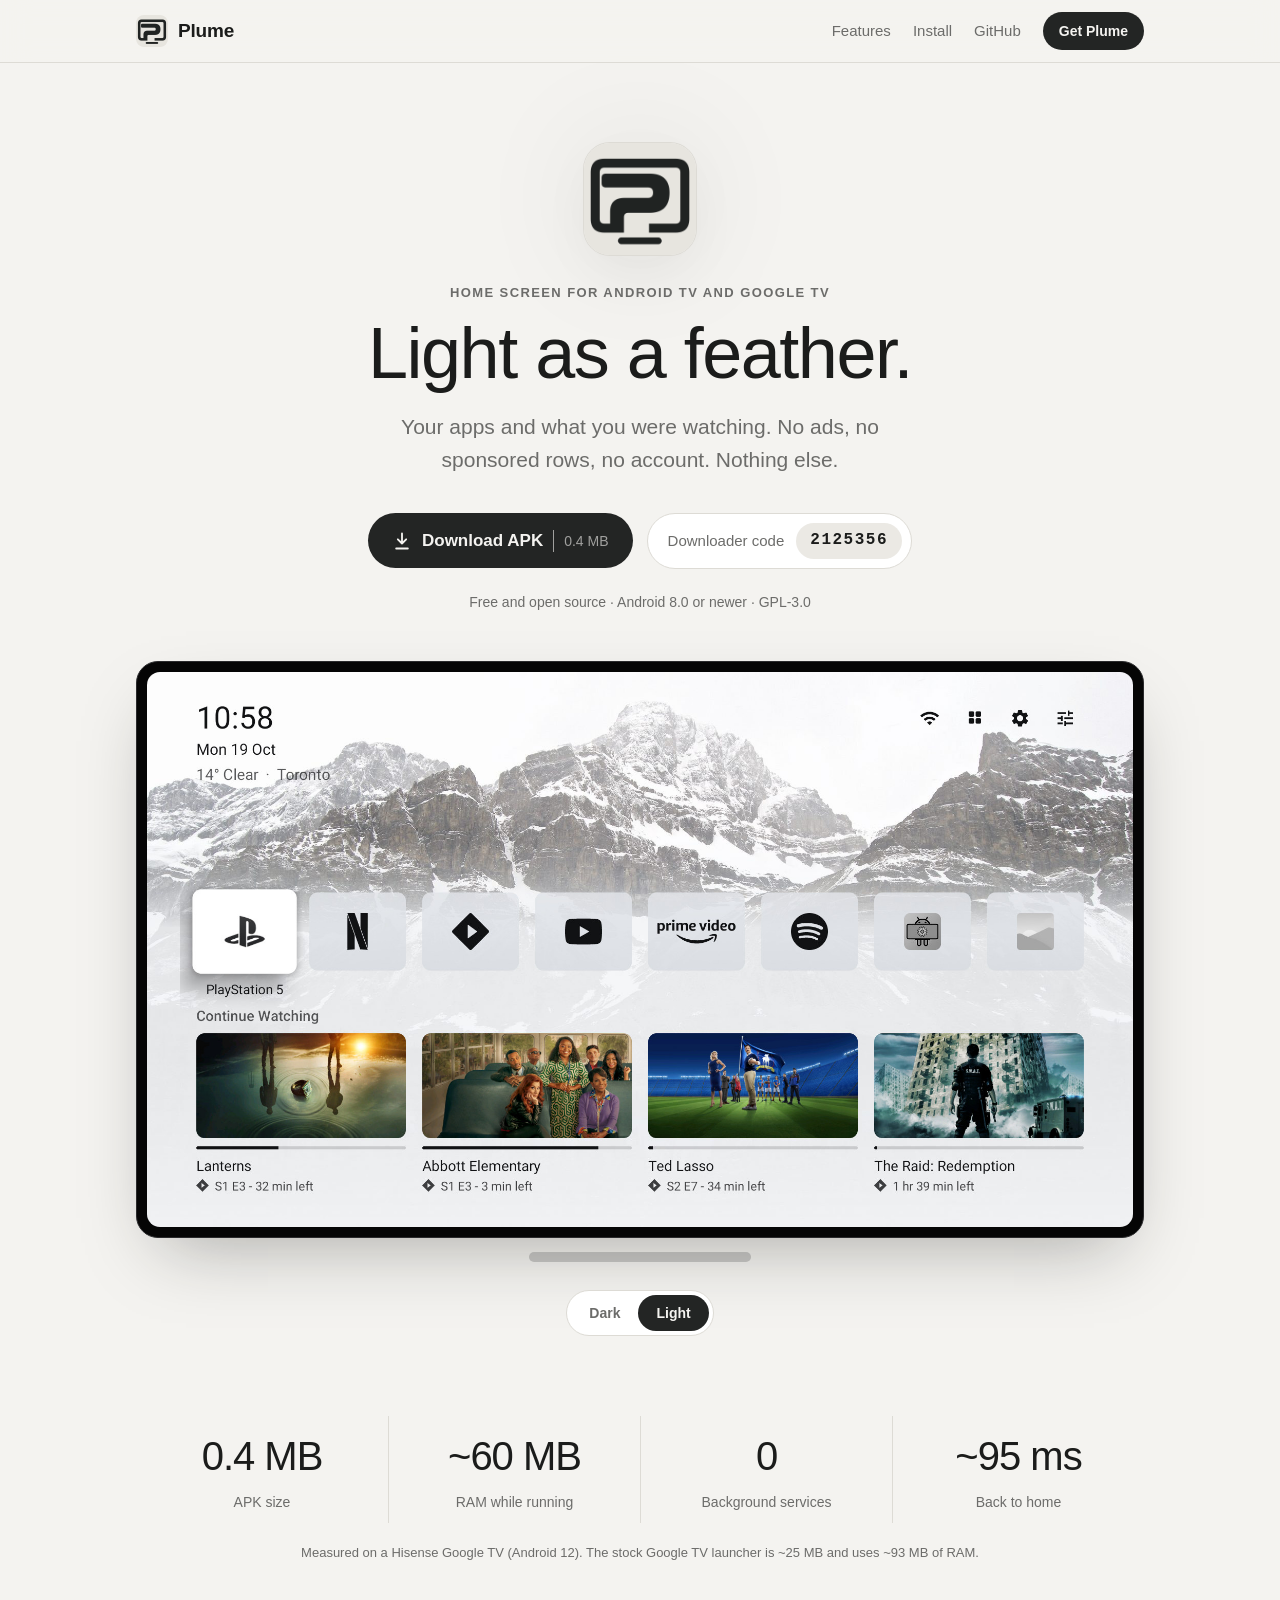
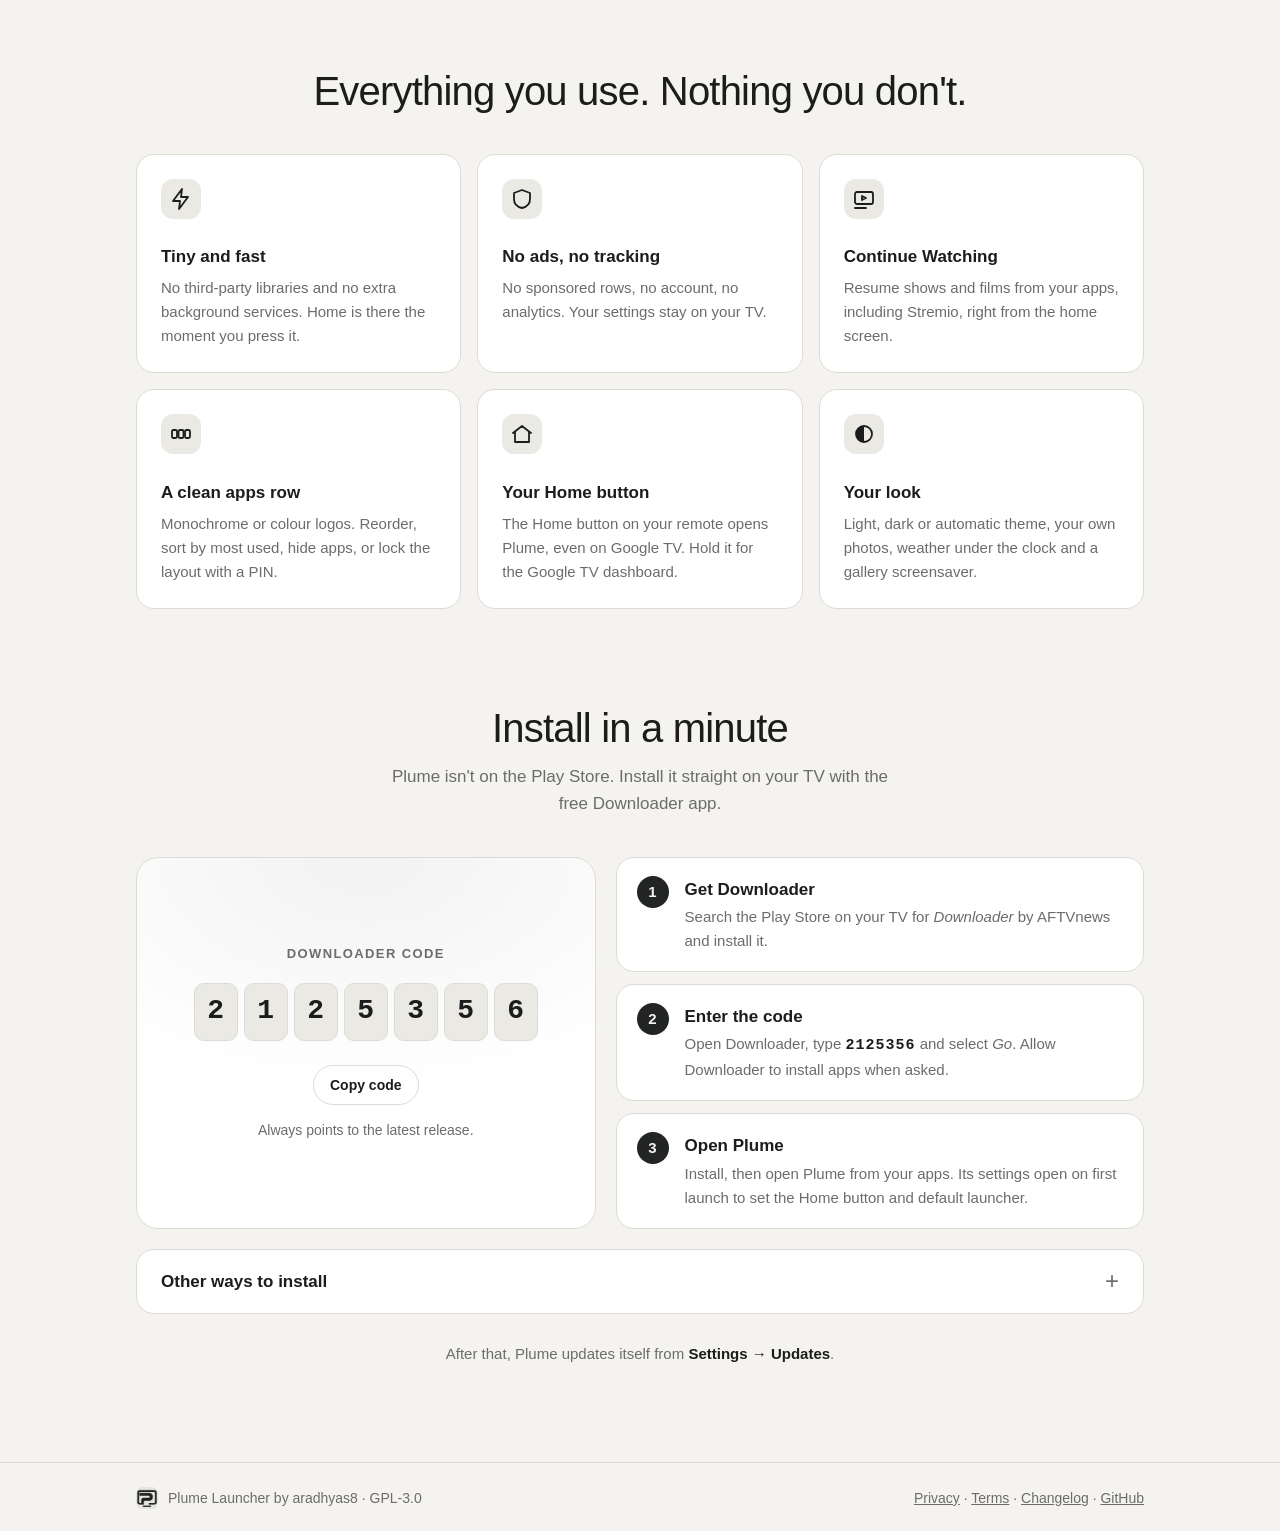
==== docs/index.html @ de3f92b4 "Redesign the website with the new icon and Downloader code - Use the current Plume icon (plume-icon." ====
<!doctype html>
<html lang="en">
<head>
<meta charset="utf-8">
<meta name="viewport" content="width=device-width, initial-scale=1">
<title>Plume Launcher</title>
<meta name="description" content="A minimal, ad-free home screen for Android TV and Google TV. Install it with Downloader code 2125356.">
<meta name="theme-color" content="#0b0b0c" media="(prefers-color-scheme: dark)">
<meta name="theme-color" content="#f4f3f0" media="(prefers-color-scheme: light)">
<link rel="icon" href="plume-icon.png">
<link rel="apple-touch-icon" href="plume-icon.png">
<link rel="stylesheet" href="style.css">
</head>
<body>
<header><div class="wrap">
  <a class="brand" href="./"><img src="plume-icon.png" alt="">Plume</a>
  <nav><a class="wide" href="#features">Features</a><a class="wide" href="#install">Install</a><a href="https://github.com/aradhyas8/Plume_Launcher">GitHub</a><a class="btn small" href="#install">Get Plume</a></nav>
</div></header>

<main>
  <section class="hero wrap">
    <img class="logo" src="plume-icon.png" alt="Plume logo" width="112" height="112">
    <p class="eyebrow">Home screen for Android TV and Google TV</p>
    <h1>Light as a feather.</h1>
    <p class="lede">Your apps and what you were watching. No ads, no sponsored rows, no account. Nothing else.</p>
    <div class="cta">
      <a class="btn" id="download" href="https://github.com/aradhyas8/Plume_Launcher/releases/latest">
        <svg aria-hidden="true" viewBox="0 0 24 24"><path d="M12 3v12m0 0-5-5m5 5 5-5M5 21h14"/></svg>
        <span>Download APK</span><span class="btn-meta" id="download-meta">0.4 MB</span>
      </a>
      <a class="code-chip" href="#install" aria-label="Downloader code 2125356, see install steps">
        <span>Downloader code</span><strong>2125356</strong>
      </a>
    </div>
    <p class="fine">Free and open source · Android 8.0 or newer · GPL-3.0</p>
  </section>

  <section class="showcase wrap" aria-label="Screenshots">
    <div class="tv">
      <img id="shot" src="home-dark.jpg" alt="Plume home screen, dark theme" width="1920" height="1080">
    </div>
    <div class="tv-stand" aria-hidden="true"></div>
    <div class="toggle" role="group" aria-label="Screenshot theme">
      <button type="button" data-shot="dark" aria-pressed="true">Dark</button>
      <button type="button" data-shot="light" aria-pressed="false">Light</button>
    </div>
  </section>

  <section class="stats wrap" aria-label="Measured on a Hisense Google TV">
    <div><strong>0.4 MB</strong><span>APK size</span></div>
    <div><strong>~60 MB</strong><span>RAM while running</span></div>
    <div><strong>0</strong><span>Background services</span></div>
    <div><strong>~95 ms</strong><span>Back to home</span></div>
    <p>Measured on a Hisense Google TV (Android 12). The stock Google TV launcher is ~25 MB and uses ~93 MB of RAM.</p>
  </section>

  <section class="features wrap" id="features">
    <h2>Everything you use. Nothing you don't.</h2>
    <div class="tiles">
      <div class="tile">
        <svg aria-hidden="true" viewBox="0 0 24 24"><path d="M13 2 4 14h7l-1 8 9-12h-7z"/></svg>
        <h3>Tiny and fast</h3><p>No third-party libraries and no extra background services. Home is there the moment you press it.</p>
      </div>
      <div class="tile">
        <svg aria-hidden="true" viewBox="0 0 24 24"><path d="M12 3 4 6v6c0 5 3.5 8 8 9 4.5-1 8-4 8-9V6z"/></svg>
        <h3>No ads, no tracking</h3><p>No sponsored rows, no account, no analytics. Your settings stay on your TV.</p>
      </div>
      <div class="tile">
        <svg aria-hidden="true" viewBox="0 0 24 24"><rect x="3" y="5" width="18" height="12" rx="2"/><path d="M10 9l4 2-4 2zM3 21h11"/></svg>
        <h3>Continue Watching</h3><p>Resume shows and films from your apps, including Stremio, right from the home screen.</p>
      </div>
      <div class="tile">
        <svg aria-hidden="true" viewBox="0 0 24 24"><rect x="3" y="8" width="5" height="8" rx="1.5"/><rect x="9.5" y="8" width="5" height="8" rx="1.5"/><rect x="16" y="8" width="5" height="8" rx="1.5"/></svg>
        <h3>A clean apps row</h3><p>Monochrome or colour logos. Reorder, sort by most used, hide apps, or lock the layout with a PIN.</p>
      </div>
      <div class="tile">
        <svg aria-hidden="true" viewBox="0 0 24 24"><path d="M3 11 12 4l9 7M5 10v10h14V10"/></svg>
        <h3>Your Home button</h3><p>The Home button on your remote opens Plume, even on Google TV. Hold it for the Google TV dashboard.</p>
      </div>
      <div class="tile">
        <svg aria-hidden="true" viewBox="0 0 24 24"><circle cx="12" cy="12" r="8"/><path d="M12 4a8 8 0 0 0 0 16z" class="fill"/></svg>
        <h3>Your look</h3><p>Light, dark or automatic theme, your own photos, weather under the clock and a gallery screensaver.</p>
      </div>
    </div>
  </section>

  <section class="install wrap" id="install">
    <h2>Install in a minute</h2>
    <p class="sub">Plume isn't on the Play Store. Install it straight on your TV with the free Downloader app.</p>

    <div class="install-grid">
      <div class="panel code-panel">
        <p class="label">Downloader code</p>
        <div class="digits" aria-label="2 1 2 5 3 5 6"><span>2</span><span>1</span><span>2</span><span>5</span><span>3</span><span>5</span><span>6</span></div>
        <button type="button" class="btn ghost small" data-copy="2125356">Copy code</button>
        <p class="hint">Always points to the latest release.</p>
      </div>

      <ol class="steps">
        <li><strong>Get Downloader</strong><span>Search the Play Store on your TV for <em>Downloader</em> by AFTVnews and install it.</span></li>
        <li><strong>Enter the code</strong><span>Open Downloader, type <b>2125356</b> and select <em>Go</em>. Allow Downloader to install apps when asked.</span></li>
        <li><strong>Open Plume</strong><span>Install, then open Plume from your apps. Its settings open on first launch to set the Home button and default launcher.</span></li>
      </ol>
    </div>

    <details class="more">
      <summary>Other ways to install</summary>
      <div class="more-body">
        <p><strong>USB drive.</strong> <a href="https://github.com/aradhyas8/Plume_Launcher/releases/latest">Download the APK</a>, copy it to a USB drive and open it with a file manager on the TV.</p>
        <p><strong>adb.</strong> From a computer on the same network:</p>
        <div class="cmd"><code>adb install Plume-1.5.apk</code><button type="button" class="copy-icon" data-copy="adb install Plume-1.5.apk" aria-label="Copy command"><svg aria-hidden="true" viewBox="0 0 24 24"><rect x="8" y="8" width="12" height="12" rx="2"/><path d="M16 8V5a1 1 0 0 0-1-1H5a1 1 0 0 0-1 1v10a1 1 0 0 0 1 1h3"/></svg></button></div>
        <p><strong>Android 13 and newer.</strong> Android greys out the Home button switch for apps installed outside the Play Store. The <a href="https://github.com/aradhyas8/Plume_Launcher#home-button-on-android-13-and-newer">README explains the one-time fix</a>.</p>
      </div>
    </details>

    <p class="after">After that, Plume updates itself from <b>Settings → Updates</b>.</p>
  </section>
</main>

<footer><div class="wrap">
  <span class="foot-brand"><img src="plume-icon.png" alt="">Plume Launcher by aradhyas8 · GPL-3.0</span>
  <span><a href="privacy.html">Privacy</a> · <a href="terms.html">Terms</a> · <a href="https://github.com/aradhyas8/Plume_Launcher/blob/main/CHANGELOG.md">Changelog</a> · <a href="https://github.com/aradhyas8/Plume_Launcher">GitHub</a></span>
</div></footer>

<div class="toast" id="toast" role="status" aria-live="polite"></div>

<script>
(function () {
  // Screenshot theme toggle, defaulting to the visitor's own theme.
  var shot = document.getElementById('shot');
  var buttons = document.querySelectorAll('[data-shot]');
  function show(theme) {
    shot.src = 'home-' + theme + '.jpg';
    shot.alt = 'Plume home screen, ' + theme + ' theme';
    buttons.forEach(function (b) { b.setAttribute('aria-pressed', String(b.dataset.shot === theme)); });
  }
  buttons.forEach(function (b) { b.addEventListener('click', function () { show(b.dataset.shot); }); });
  if (window.matchMedia && matchMedia('(prefers-color-scheme: light)').matches) show('light');

  // Copy buttons.
  var toast = document.getElementById('toast'), timer;
  function say(text) {
    toast.textContent = text;
    toast.classList.add('on');
    clearTimeout(timer);
    timer = setTimeout(function () { toast.classList.remove('on'); }, 1800);
  }
  document.querySelectorAll('[data-copy]').forEach(function (b) {
    b.addEventListener('click', function () {
      if (!navigator.clipboard) return say(b.dataset.copy);
      navigator.clipboard.writeText(b.dataset.copy).then(function () { say('Copied ' + b.dataset.copy); }, function () { say(b.dataset.copy); });
    });
  });

  // Point the download button straight at the latest APK when GitHub answers.
  fetch('https://api.github.com/repos/aradhyas8/Plume_Launcher/releases/latest')
    .then(function (r) { return r.ok ? r.json() : Promise.reject(); })
    .then(function (rel) {
      var apk = (rel.assets || []).filter(function (a) { return /\.apk$/i.test(a.name); })[0];
      if (!apk) return;
      document.getElementById('download').href = apk.browser_download_url;
      document.getElementById('download-meta').textContent =
        'v' + rel.tag_name.replace(/^v/i, '') + ' · ' + (apk.size / 1048576).toFixed(1) + ' MB';
      var name = apk.name;
      document.querySelectorAll('.cmd code').forEach(function (c) { c.textContent = 'adb install ' + name; });
      document.querySelectorAll('.cmd [data-copy]').forEach(function (b) { b.dataset.copy = 'adb install ' + name; });
    })
    .catch(function () {});
})();
</script>
</body>
</html>
---- docs/style.css ----
:root {
  --bg: #0b0b0c;
  --bg-2: #121214;
  --fg: #f2f1ee;
  --text: #d6d5d2;
  --muted: #9a9997;
  --line: #222225;
  --card: #141416;
  --accent: #e6e4df;
  --on-accent: #232524;
  --glow: rgba(230, 228, 223, 0.08);
  --shadow: 0 30px 80px -20px rgba(0, 0, 0, 0.8);
}
@media (prefers-color-scheme: light) {
  :root {
    --bg: #f4f3f0;
    --bg-2: #ebe9e4;
    --fg: #1b1c1b;
    --text: #3a3b3a;
    --muted: #6c6c6a;
    --line: #dddbd5;
    --card: #ffffff;
    --accent: #232524;
    --on-accent: #f4f3f0;
    --glow: rgba(35, 37, 36, 0.06);
    --shadow: 0 30px 70px -25px rgba(30, 30, 25, 0.35);
  }
}
* { box-sizing: border-box; }
html { color-scheme: dark light; scroll-behavior: smooth; }
body {
  margin: 0;
  background: var(--bg);
  color: var(--fg);
  font: 17px/1.6 -apple-system, BlinkMacSystemFont, "Segoe UI", Roboto, Helvetica, Arial, sans-serif;
  -webkit-font-smoothing: antialiased;
}
a { color: var(--fg); }
img { max-width: 100%; height: auto; display: block; }
svg { width: 24px; height: 24px; fill: none; stroke: currentColor; stroke-width: 1.8; stroke-linecap: round; stroke-linejoin: round; }
svg .fill { fill: currentColor; stroke: none; }
.wrap { max-width: 1040px; margin: 0 auto; padding: 0 16px; }
:focus-visible { outline: 2px solid var(--fg); outline-offset: 3px; border-radius: 8px; }
section[id] { scroll-margin-top: 80px; }

/* Header */
header { position: sticky; top: 0; z-index: 10; background: color-mix(in srgb, var(--bg) 82%, transparent); backdrop-filter: saturate(1.4) blur(14px); -webkit-backdrop-filter: saturate(1.4) blur(14px); border-bottom: 1px solid var(--line); }
header .wrap { display: flex; flex-wrap: wrap; align-items: center; justify-content: space-between; gap: 12px 16px; padding-top: 12px; padding-bottom: 12px; }
.brand { display: flex; align-items: center; gap: 10px; text-decoration: none; font-weight: 600; font-size: 19px; letter-spacing: -0.2px; }
.brand img { width: 32px; height: 32px; border-radius: 8px; }
nav { display: flex; flex-wrap: wrap; align-items: center; gap: 22px; }
nav a { color: var(--muted); text-decoration: none; font-size: 15px; }
nav a:hover, nav a[aria-current] { color: var(--fg); }
nav a.btn { color: var(--on-accent); }

/* Buttons */
.btn { display: inline-flex; align-items: center; gap: 10px; padding: 14px 24px; border-radius: 999px; background: var(--accent); color: var(--on-accent); text-decoration: none; font: inherit; font-weight: 600; border: 0; cursor: pointer; transition: transform .15s ease, box-shadow .15s ease; }
.btn:hover { transform: translateY(-1px); box-shadow: 0 8px 24px -8px var(--accent); }
.btn svg { width: 20px; height: 20px; stroke-width: 2.2; }
.btn.small { padding: 8px 16px; font-size: 14px; }
.btn.ghost { background: none; color: var(--fg); border: 1px solid var(--line); }
.btn.ghost:hover { border-color: var(--muted); box-shadow: none; }
.btn-meta { font-weight: 500; opacity: .6; font-size: 14px; padding-left: 10px; border-left: 1px solid currentColor; }

/* Hero */
.hero { text-align: center; padding: 80px 16px 48px; }
.hero .logo { width: 112px; height: 112px; border-radius: 26px; margin: 0 auto 28px; box-shadow: 0 0 0 1px var(--line), 0 20px 60px -10px var(--glow), 0 0 120px 10px var(--glow); }
.eyebrow { margin: 0 0 12px; color: var(--muted); font-size: 13px; font-weight: 600; letter-spacing: 1.4px; text-transform: uppercase; }
.hero h1 { font-size: clamp(40px, 7vw, 72px); line-height: 1.05; font-weight: 300; margin: 0; letter-spacing: -1.5px; }
.lede { color: var(--muted); font-size: clamp(18px, 2.2vw, 21px); margin: 18px auto 36px; max-width: 560px; }
.cta { display: flex; flex-wrap: wrap; align-items: center; justify-content: center; gap: 14px; }
.code-chip { display: inline-flex; align-items: center; gap: 12px; padding: 9px 9px 9px 20px; border-radius: 999px; border: 1px solid var(--line); background: var(--card); color: var(--muted); text-decoration: none; font-size: 15px; }
.code-chip strong { color: var(--fg); background: var(--bg-2); padding: 5px 14px; border-radius: 999px; font-family: ui-monospace, "SF Mono", Menlo, Consolas, monospace; font-size: 16px; letter-spacing: 1.5px; }
.code-chip:hover { border-color: var(--muted); }
.fine { margin: 22px 0 0; color: var(--muted); font-size: 14px; }

/* Showcase */
.showcase { display: flex; flex-direction: column; align-items: center; padding-bottom: 24px; }
.tv { width: 100%; padding: 10px; border-radius: 22px; background: #050505; border: 1px solid #2a2a2c; box-shadow: var(--shadow); }
.tv img { border-radius: 13px; aspect-ratio: 16 / 9; width: 100%; object-fit: cover; }
.tv-stand { width: 22%; height: 10px; margin-top: 14px; border-radius: 999px; background: color-mix(in srgb, var(--muted) 35%, transparent); }
.toggle { display: inline-flex; margin-top: 28px; padding: 4px; border-radius: 999px; background: var(--card); border: 1px solid var(--line); }
.toggle button { font: inherit; font-size: 14px; font-weight: 600; padding: 7px 18px; border-radius: 999px; border: 0; background: none; color: var(--muted); cursor: pointer; }
.toggle button[aria-pressed="true"] { background: var(--accent); color: var(--on-accent); }

/* Stats */
.stats { display: grid; grid-template-columns: repeat(4, 1fr); gap: 0; padding-top: 56px; padding-bottom: 32px; text-align: center; }
.stats div { padding: 8px 12px; border-left: 1px solid var(--line); }
.stats div:first-child { border-left: 0; }
.stats strong { display: block; font-size: clamp(28px, 4vw, 40px); font-weight: 300; letter-spacing: -1px; }
.stats span { color: var(--muted); font-size: 14px; }
.stats p { grid-column: 1 / -1; margin: 20px 0 0; color: var(--muted); font-size: 13px; }

/* Sections */
section h2 { font-size: clamp(28px, 4vw, 40px); font-weight: 300; letter-spacing: -0.8px; text-align: center; margin: 0 0 12px; line-height: 1.15; }
.features, .install { padding-top: 72px; padding-bottom: 24px; }
.sub { text-align: center; color: var(--muted); margin: 0 auto 40px; max-width: 520px; }

/* Feature tiles */
.tiles { display: grid; grid-template-columns: repeat(3, 1fr); gap: 16px; margin-top: 40px; }
.tile { background: var(--card); border: 1px solid var(--line); border-radius: 18px; padding: 24px; transition: transform .2s ease, border-color .2s ease; }
.tile:hover { transform: translateY(-3px); border-color: var(--muted); }
.tile svg { width: 40px; height: 40px; padding: 8px; border-radius: 12px; background: var(--bg-2); margin-bottom: 16px; }
.tile h3 { margin: 0 0 6px; font-size: 17px; font-weight: 600; }
.tile p { margin: 0; color: var(--muted); font-size: 15px; }

/* Install */
.install-grid { display: grid; grid-template-columns: 1fr 1.15fr; gap: 20px; align-items: stretch; }
.panel { background: var(--card); border: 1px solid var(--line); border-radius: 22px; padding: 32px 24px; }
.code-panel { display: flex; flex-direction: column; align-items: center; justify-content: center; text-align: center; background: radial-gradient(120% 90% at 50% 0%, var(--glow), transparent 70%), var(--card); }
.label { margin: 0 0 18px; color: var(--muted); font-size: 13px; font-weight: 600; letter-spacing: 1.4px; text-transform: uppercase; }
.digits { display: flex; gap: 6px; margin-bottom: 24px; }
.digits span { display: grid; place-items: center; width: 44px; height: 58px; border-radius: 10px; background: var(--bg-2); border: 1px solid var(--line); font-family: ui-monospace, "SF Mono", Menlo, Consolas, monospace; font-size: 28px; font-weight: 600; }
.hint { margin: 14px 0 0; color: var(--muted); font-size: 14px; }
.steps { list-style: none; counter-reset: step; margin: 0; padding: 0; display: grid; gap: 12px; }
.steps li { counter-increment: step; position: relative; display: flex; flex-direction: column; gap: 2px; padding: 18px 20px 18px 68px; background: var(--card); border: 1px solid var(--line); border-radius: 18px; }
.steps li::before { content: counter(step); position: absolute; left: 20px; top: 18px; width: 32px; height: 32px; border-radius: 50%; display: grid; place-items: center; background: var(--accent); color: var(--on-accent); font-weight: 700; font-size: 15px; }
.steps strong { font-weight: 600; }
.steps span { color: var(--muted); font-size: 15px; }
.steps b { color: var(--fg); font-family: ui-monospace, "SF Mono", Menlo, Consolas, monospace; letter-spacing: 1px; }

.more { margin-top: 20px; border: 1px solid var(--line); border-radius: 18px; background: var(--card); }
.more summary { cursor: pointer; padding: 18px 24px; font-weight: 600; list-style: none; display: flex; justify-content: space-between; align-items: center; }
.more summary::-webkit-details-marker { display: none; }
.more summary::after { content: "+"; font-weight: 300; font-size: 24px; line-height: 1; color: var(--muted); transition: transform .2s ease; }
.more[open] summary::after { transform: rotate(45deg); }
.more-body { padding: 0 24px 12px; color: var(--muted); font-size: 15px; }
.more-body strong { color: var(--fg); }
.cmd { display: flex; align-items: center; justify-content: space-between; gap: 12px; background: var(--bg-2); border: 1px solid var(--line); border-radius: 12px; padding: 8px 8px 8px 16px; }
.cmd code { font-family: ui-monospace, "SF Mono", Menlo, Consolas, monospace; font-size: 14px; color: var(--fg); overflow-x: auto; white-space: nowrap; }
.copy-icon { flex: none; display: grid; place-items: center; width: 34px; height: 34px; border-radius: 8px; border: 0; background: none; color: var(--muted); cursor: pointer; }
.copy-icon:hover { color: var(--fg); background: var(--card); }
.copy-icon svg { width: 18px; height: 18px; }
.after { text-align: center; color: var(--muted); font-size: 15px; margin: 28px 0 72px; }
.after b { color: var(--fg); font-weight: 600; }

.toast { position: fixed; left: 50%; bottom: 24px; transform: translate(-50%, 20px); opacity: 0; pointer-events: none; padding: 10px 18px; border-radius: 999px; background: var(--accent); color: var(--on-accent); font-size: 14px; font-weight: 600; transition: opacity .2s ease, transform .2s ease; }
.toast.on { opacity: 1; transform: translate(-50%, 0); }

/* Privacy and terms */
.doc { max-width: 720px; padding-top: 48px; padding-bottom: 72px; }
.doc h1 { font-weight: 300; font-size: 40px; margin: 0 0 4px; letter-spacing: -0.8px; }
.doc .date { color: var(--muted); margin: 0 0 32px; }
.doc h2 { font-size: 20px; margin: 36px 0 8px; }
.doc p, .doc li { color: var(--text); }
.doc table { width: 100%; border-collapse: collapse; font-size: 15px; margin: 12px 0; }
.doc th, .doc td { text-align: left; padding: 8px; border-bottom: 1px solid var(--line); vertical-align: top; }
.doc th { color: var(--muted); font-weight: 500; }
.doc code { background: var(--card); padding: 1px 6px; border-radius: 4px; font-size: 14px; }
.table-scroll { overflow-x: auto; }

/* Footer */
footer { border-top: 1px solid var(--line); color: var(--muted); font-size: 14px; }
footer .wrap { display: flex; justify-content: space-between; align-items: center; gap: 16px; flex-wrap: wrap; padding-top: 24px; padding-bottom: 24px; }
footer a { color: var(--muted); }
footer a:hover { color: var(--fg); }
.foot-brand { display: flex; align-items: center; gap: 10px; }
.foot-brand img { width: 22px; height: 22px; border-radius: 6px; }

@media (prefers-reduced-motion: reduce) {
  html { scroll-behavior: auto; }
  * { transition: none !important; }
}

@media (max-width: 820px) {
  .tiles { grid-template-columns: 1fr 1fr; }
  .install-grid { grid-template-columns: 1fr; }
}
@media (max-width: 600px) {
  nav { gap: 16px; }
  nav .wide { display: none; }
  .hero { padding-top: 56px; }
  .cta { flex-direction: column; }
  .tv { padding: 6px; border-radius: 14px; }
  .tv img { border-radius: 9px; }
  .stats { grid-template-columns: 1fr 1fr; row-gap: 20px; }
  .stats div:nth-child(3) { border-left: 0; }
  .tiles { grid-template-columns: 1fr; }
  .digits { gap: 4px; }
  .digits span { width: 36px; height: 50px; font-size: 22px; }
}
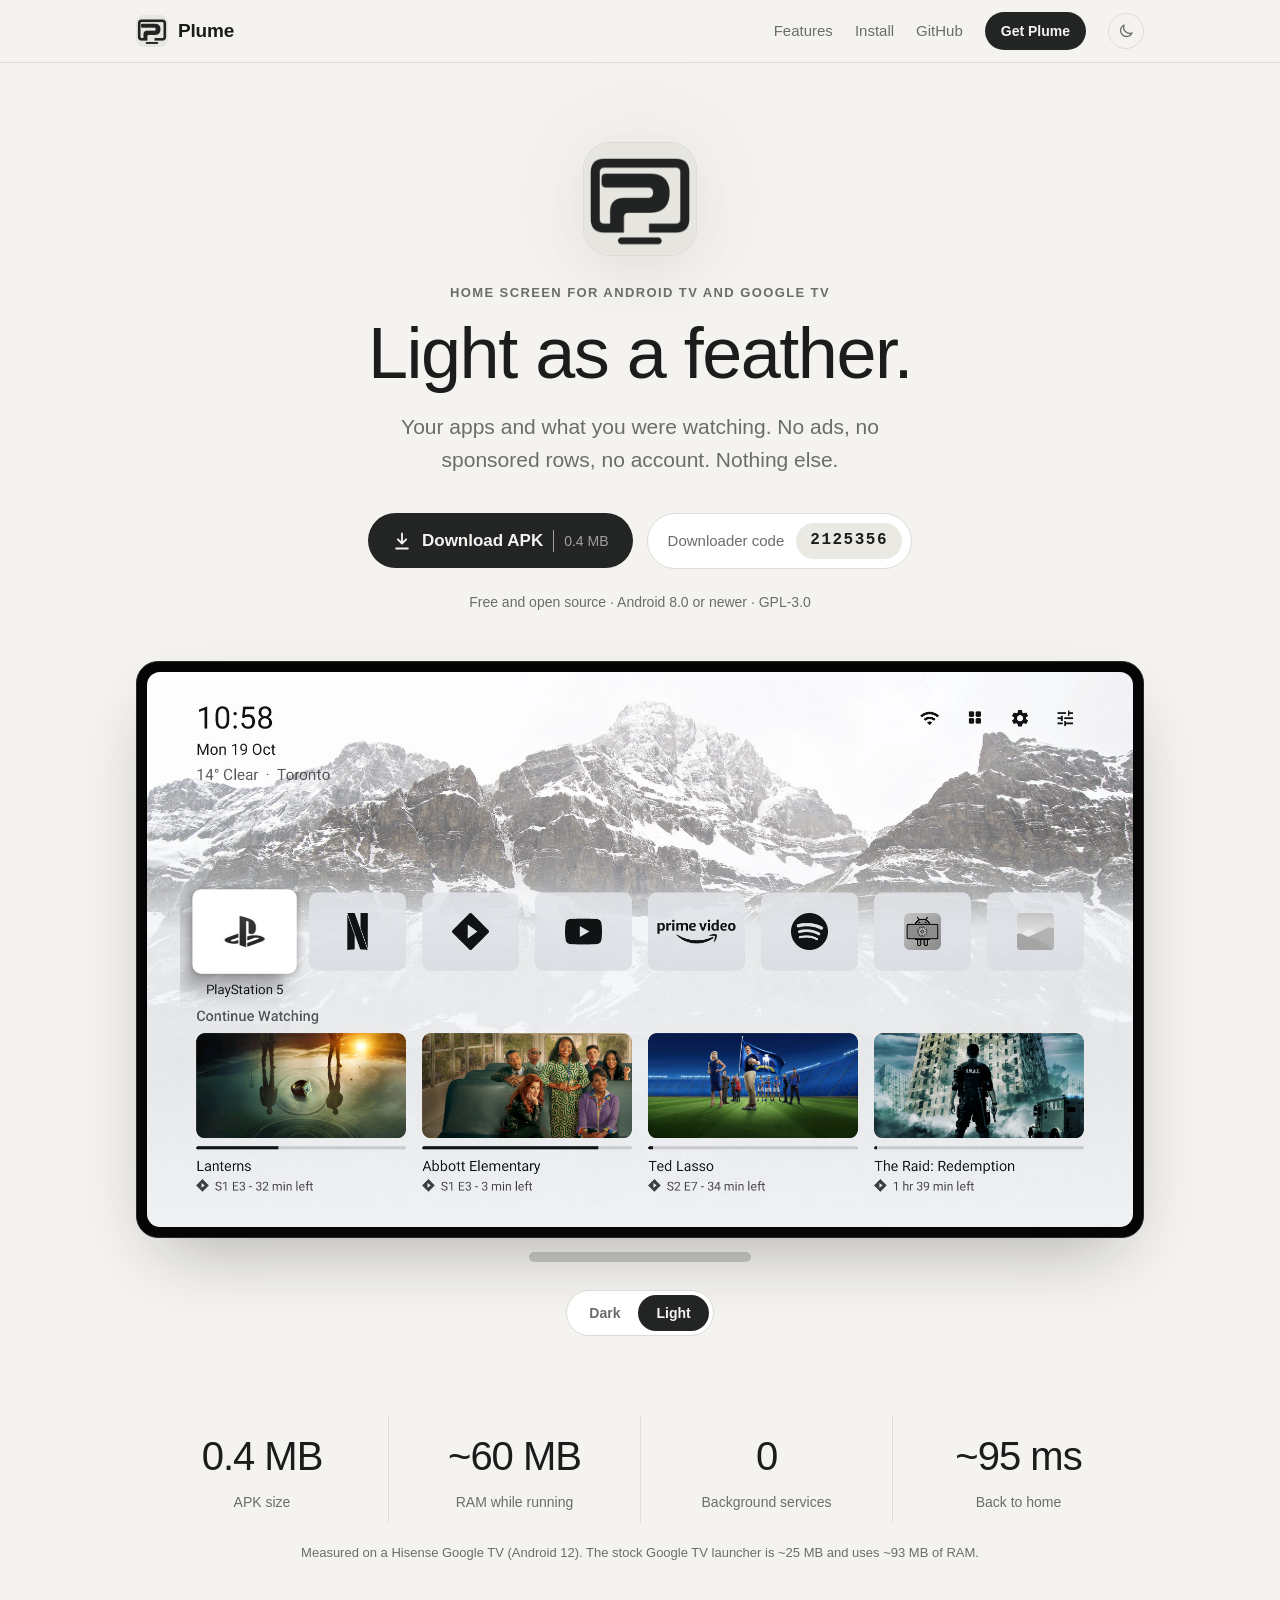
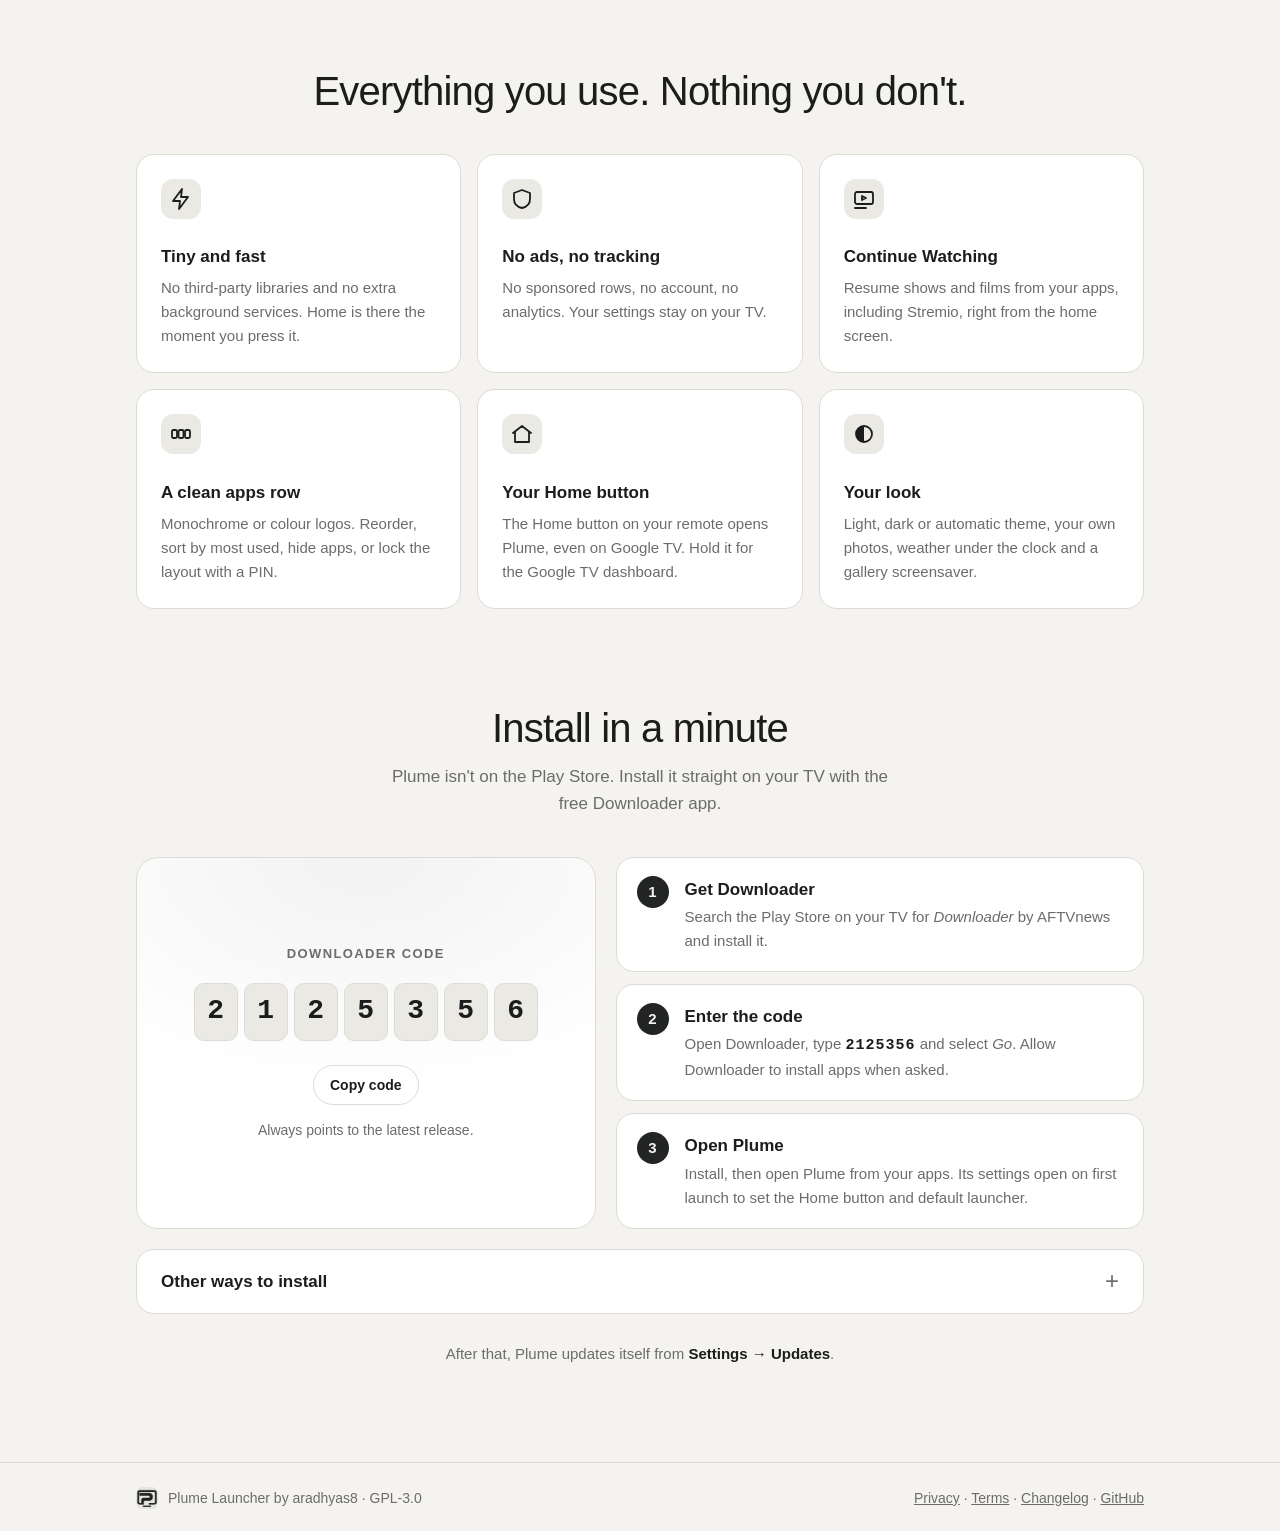
==== commit fb898e09: "Add a light/dark switch to the website header The site still follows the device theme by default. Th" ====
--- a/docs/index.html
+++ b/docs/index.html
@@ -10,11 +10,12 @@
 <link rel="icon" href="plume-icon.png">
 <link rel="apple-touch-icon" href="plume-icon.png">
 <link rel="stylesheet" href="style.css">
+<script src="theme.js"></script>
 </head>
 <body>
 <header><div class="wrap">
   <a class="brand" href="./"><img src="plume-icon.png" alt="">Plume</a>
-  <nav><a class="wide" href="#features">Features</a><a class="wide" href="#install">Install</a><a href="https://github.com/aradhyas8/Plume_Launcher">GitHub</a><a class="btn small" href="#install">Get Plume</a></nav>
+  <nav><a class="wide" href="#features">Features</a><a class="wide" href="#install">Install</a><a href="https://github.com/aradhyas8/Plume_Launcher">GitHub</a><a class="btn small" href="#install">Get Plume</a><button type="button" class="theme-toggle" aria-label="Switch theme"><svg class="sun" aria-hidden="true" viewBox="0 0 24 24"><circle cx="12" cy="12" r="4"/><path d="M12 2v2M12 20v2M4.9 4.9l1.4 1.4M17.7 17.7l1.4 1.4M2 12h2M20 12h2M4.9 19.1l1.4-1.4M17.7 6.3l1.4-1.4"/></svg><svg class="moon" aria-hidden="true" viewBox="0 0 24 24"><path d="M20 14.5A8 8 0 0 1 9.5 4 8 8 0 1 0 20 14.5z"/></svg></button></nav>
 </div></header>
 
 <main>
@@ -135,7 +136,10 @@
     buttons.forEach(function (b) { b.setAttribute('aria-pressed', String(b.dataset.shot === theme)); });
   }
   buttons.forEach(function (b) { b.addEventListener('click', function () { show(b.dataset.shot); }); });
-  if (window.matchMedia && matchMedia('(prefers-color-scheme: light)').matches) show('light');
+  // Follow the site theme until the visitor picks a screenshot.
+  var picked = false;
+  buttons.forEach(function (b) { b.addEventListener('click', function () { picked = true; }); });
+  document.addEventListener('themechange', function (e) { if (!picked) show(e.detail); });
 
   // Copy buttons.
   var toast = document.getElementById('toast'), timer;
--- a/docs/style.css
+++ b/docs/style.css
@@ -12,7 +12,7 @@
   --shadow: 0 30px 80px -20px rgba(0, 0, 0, 0.8);
 }
 @media (prefers-color-scheme: light) {
-  :root {
+  :root:not([data-theme="dark"]) {
     --bg: #f4f3f0;
     --bg-2: #ebe9e4;
     --fg: #1b1c1b;
@@ -26,6 +26,21 @@
     --shadow: 0 30px 70px -25px rgba(30, 30, 25, 0.35);
   }
 }
+:root[data-theme="light"] {
+  --bg: #f4f3f0;
+  --bg-2: #ebe9e4;
+  --fg: #1b1c1b;
+  --text: #3a3b3a;
+  --muted: #6c6c6a;
+  --line: #dddbd5;
+  --card: #ffffff;
+  --accent: #232524;
+  --on-accent: #f4f3f0;
+  --glow: rgba(35, 37, 36, 0.06);
+  --shadow: 0 30px 70px -25px rgba(30, 30, 25, 0.35);
+}
+:root[data-theme="dark"] { color-scheme: dark; }
+:root[data-theme="light"] { color-scheme: light; }
 * { box-sizing: border-box; }
 html { color-scheme: dark light; scroll-behavior: smooth; }
 body {
@@ -52,6 +67,13 @@
 nav a { color: var(--muted); text-decoration: none; font-size: 15px; }
 nav a:hover, nav a[aria-current] { color: var(--fg); }
 nav a.btn { color: var(--on-accent); }
+.theme-toggle { display: grid; place-items: center; width: 36px; height: 36px; padding: 0; border-radius: 50%; border: 1px solid var(--line); background: none; color: var(--muted); cursor: pointer; }
+.theme-toggle:hover { color: var(--fg); border-color: var(--muted); }
+.theme-toggle svg { width: 18px; height: 18px; }
+.theme-toggle .moon { display: none; }
+@media (prefers-color-scheme: light) { :root:not([data-theme="dark"]) .theme-toggle .sun { display: none; } :root:not([data-theme="dark"]) .theme-toggle .moon { display: block; } }
+:root[data-theme="light"] .theme-toggle .sun { display: none; }
+:root[data-theme="light"] .theme-toggle .moon { display: block; }
 
 /* Buttons */
 .btn { display: inline-flex; align-items: center; gap: 10px; padding: 14px 24px; border-radius: 999px; background: var(--accent); color: var(--on-accent); text-decoration: none; font: inherit; font-weight: 600; border: 0; cursor: pointer; transition: transform .15s ease, box-shadow .15s ease; }
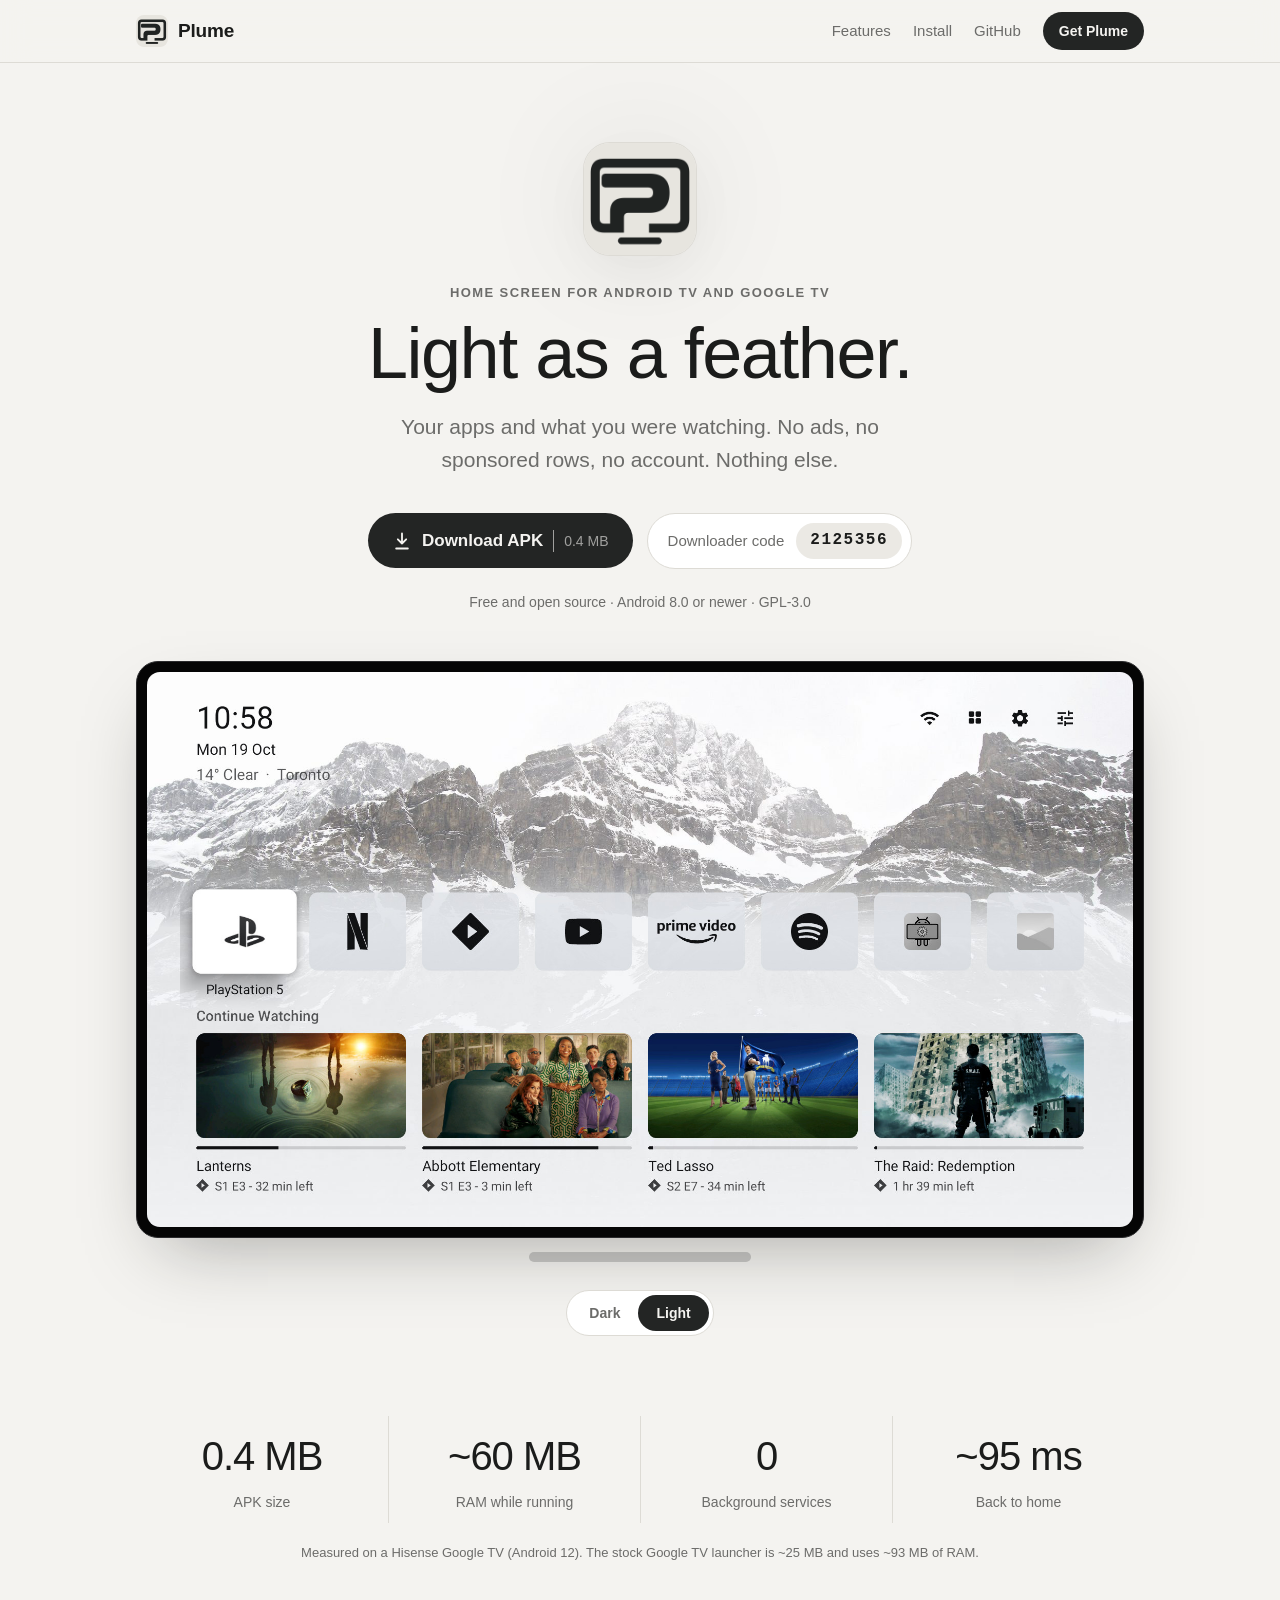
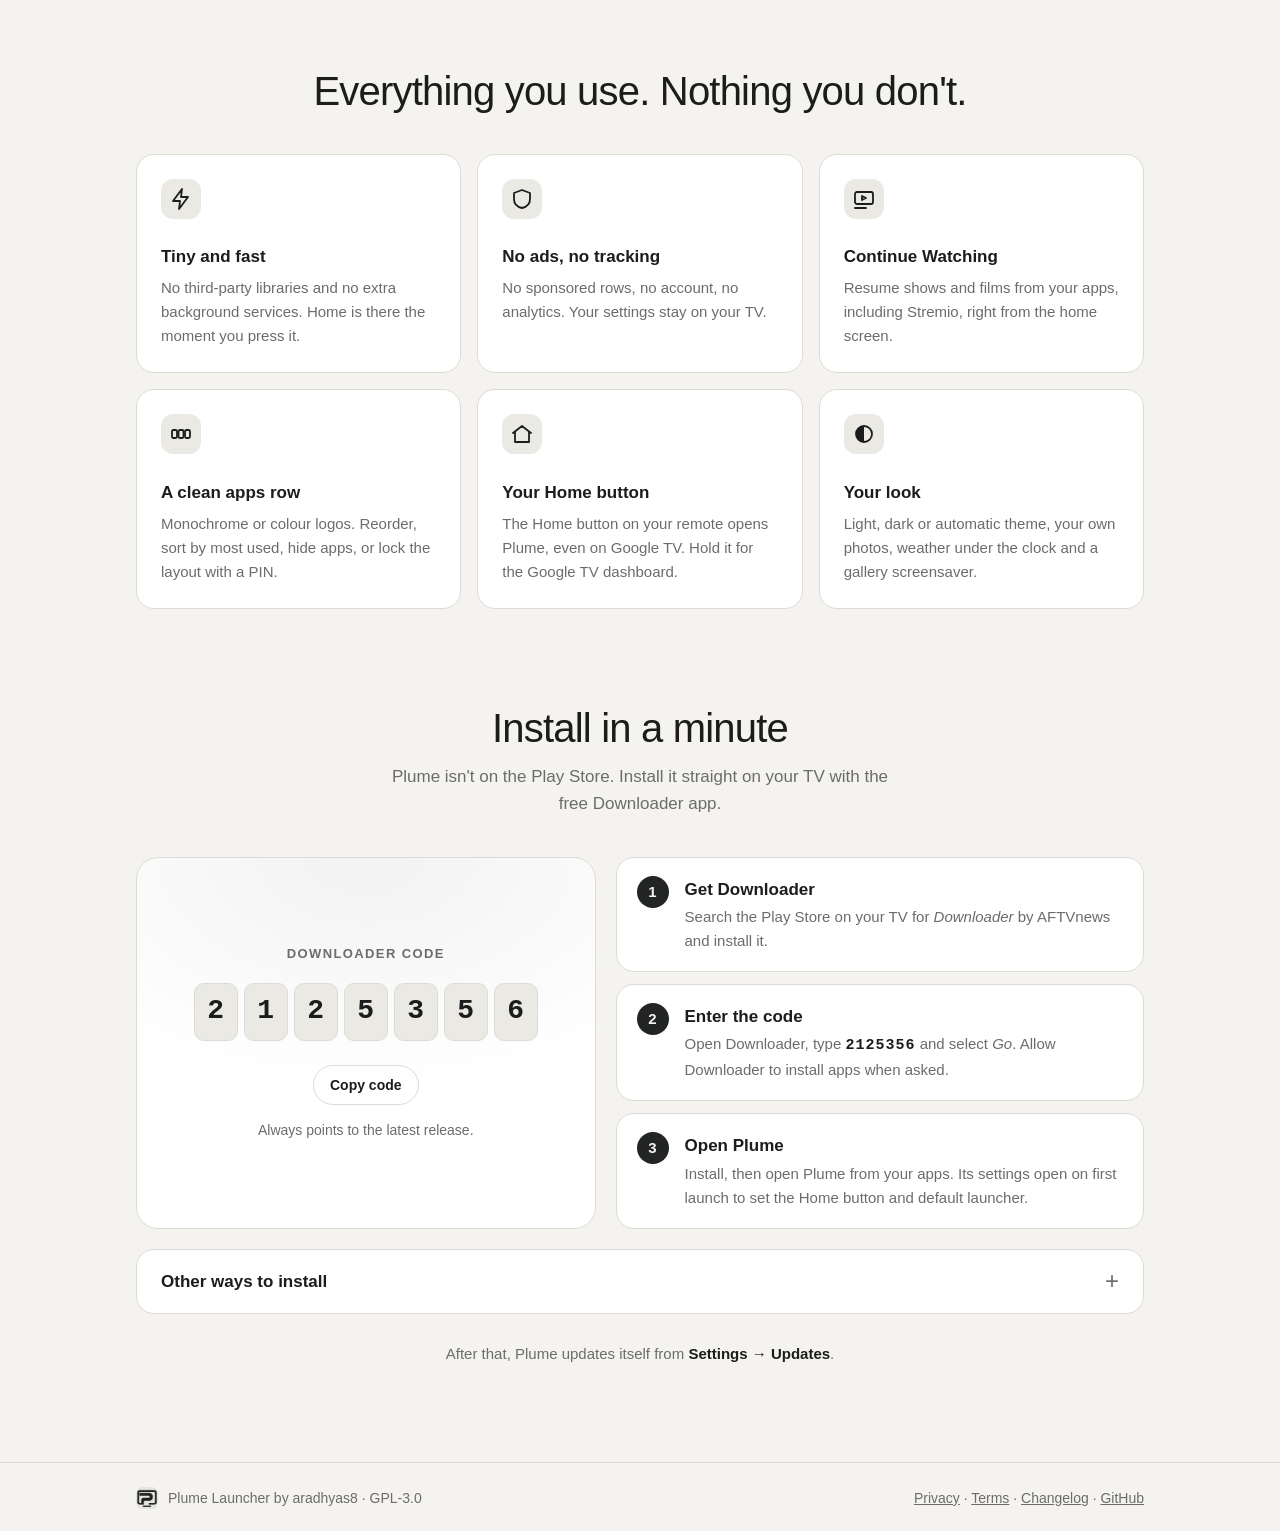
==== commit 391200cd: "Let the screenshot switch set the whole site theme Remove the header sun/moon button. The Dark/Light" ====
--- a/docs/index.html
+++ b/docs/index.html
@@ -15,7 +15,7 @@
 <body>
 <header><div class="wrap">
   <a class="brand" href="./"><img src="plume-icon.png" alt="">Plume</a>
-  <nav><a class="wide" href="#features">Features</a><a class="wide" href="#install">Install</a><a href="https://github.com/aradhyas8/Plume_Launcher">GitHub</a><a class="btn small" href="#install">Get Plume</a><button type="button" class="theme-toggle" aria-label="Switch theme"><svg class="sun" aria-hidden="true" viewBox="0 0 24 24"><circle cx="12" cy="12" r="4"/><path d="M12 2v2M12 20v2M4.9 4.9l1.4 1.4M17.7 17.7l1.4 1.4M2 12h2M20 12h2M4.9 19.1l1.4-1.4M17.7 6.3l1.4-1.4"/></svg><svg class="moon" aria-hidden="true" viewBox="0 0 24 24"><path d="M20 14.5A8 8 0 0 1 9.5 4 8 8 0 1 0 20 14.5z"/></svg></button></nav>
+  <nav><a class="wide" href="#features">Features</a><a class="wide" href="#install">Install</a><a href="https://github.com/aradhyas8/Plume_Launcher">GitHub</a><a class="btn small" href="#install">Get Plume</a></nav>
 </div></header>
 
 <main>
@@ -41,7 +41,7 @@
       <img id="shot" src="home-dark.jpg" alt="Plume home screen, dark theme" width="1920" height="1080">
     </div>
     <div class="tv-stand" aria-hidden="true"></div>
-    <div class="toggle" role="group" aria-label="Screenshot theme">
+    <div class="toggle" role="group" aria-label="Site and screenshot theme">
       <button type="button" data-shot="dark" aria-pressed="true">Dark</button>
       <button type="button" data-shot="light" aria-pressed="false">Light</button>
     </div>
@@ -127,7 +127,7 @@
 
 <script>
 (function () {
-  // Screenshot theme toggle, defaulting to the visitor's own theme.
+  // The Dark/Light switch under the screenshot sets the theme of the screenshot and the whole site.
   var shot = document.getElementById('shot');
   var buttons = document.querySelectorAll('[data-shot]');
   function show(theme) {
@@ -135,11 +135,9 @@
     shot.alt = 'Plume home screen, ' + theme + ' theme';
     buttons.forEach(function (b) { b.setAttribute('aria-pressed', String(b.dataset.shot === theme)); });
   }
-  buttons.forEach(function (b) { b.addEventListener('click', function () { show(b.dataset.shot); }); });
-  // Follow the site theme until the visitor picks a screenshot.
-  var picked = false;
-  buttons.forEach(function (b) { b.addEventListener('click', function () { picked = true; }); });
-  document.addEventListener('themechange', function (e) { if (!picked) show(e.detail); });
+  buttons.forEach(function (b) { b.addEventListener('click', function () { plumeSetTheme(b.dataset.shot); }); });
+  document.addEventListener('themechange', function (e) { show(e.detail); });
+  show(plumeTheme());
 
   // Copy buttons.
   var toast = document.getElementById('toast'), timer;
--- a/docs/style.css
+++ b/docs/style.css
@@ -67,13 +67,6 @@
 nav a { color: var(--muted); text-decoration: none; font-size: 15px; }
 nav a:hover, nav a[aria-current] { color: var(--fg); }
 nav a.btn { color: var(--on-accent); }
-.theme-toggle { display: grid; place-items: center; width: 36px; height: 36px; padding: 0; border-radius: 50%; border: 1px solid var(--line); background: none; color: var(--muted); cursor: pointer; }
-.theme-toggle:hover { color: var(--fg); border-color: var(--muted); }
-.theme-toggle svg { width: 18px; height: 18px; }
-.theme-toggle .moon { display: none; }
-@media (prefers-color-scheme: light) { :root:not([data-theme="dark"]) .theme-toggle .sun { display: none; } :root:not([data-theme="dark"]) .theme-toggle .moon { display: block; } }
-:root[data-theme="light"] .theme-toggle .sun { display: none; }
-:root[data-theme="light"] .theme-toggle .moon { display: block; }
 
 /* Buttons */
 .btn { display: inline-flex; align-items: center; gap: 10px; padding: 14px 24px; border-radius: 999px; background: var(--accent); color: var(--on-accent); text-decoration: none; font: inherit; font-weight: 600; border: 0; cursor: pointer; transition: transform .15s ease, box-shadow .15s ease; }
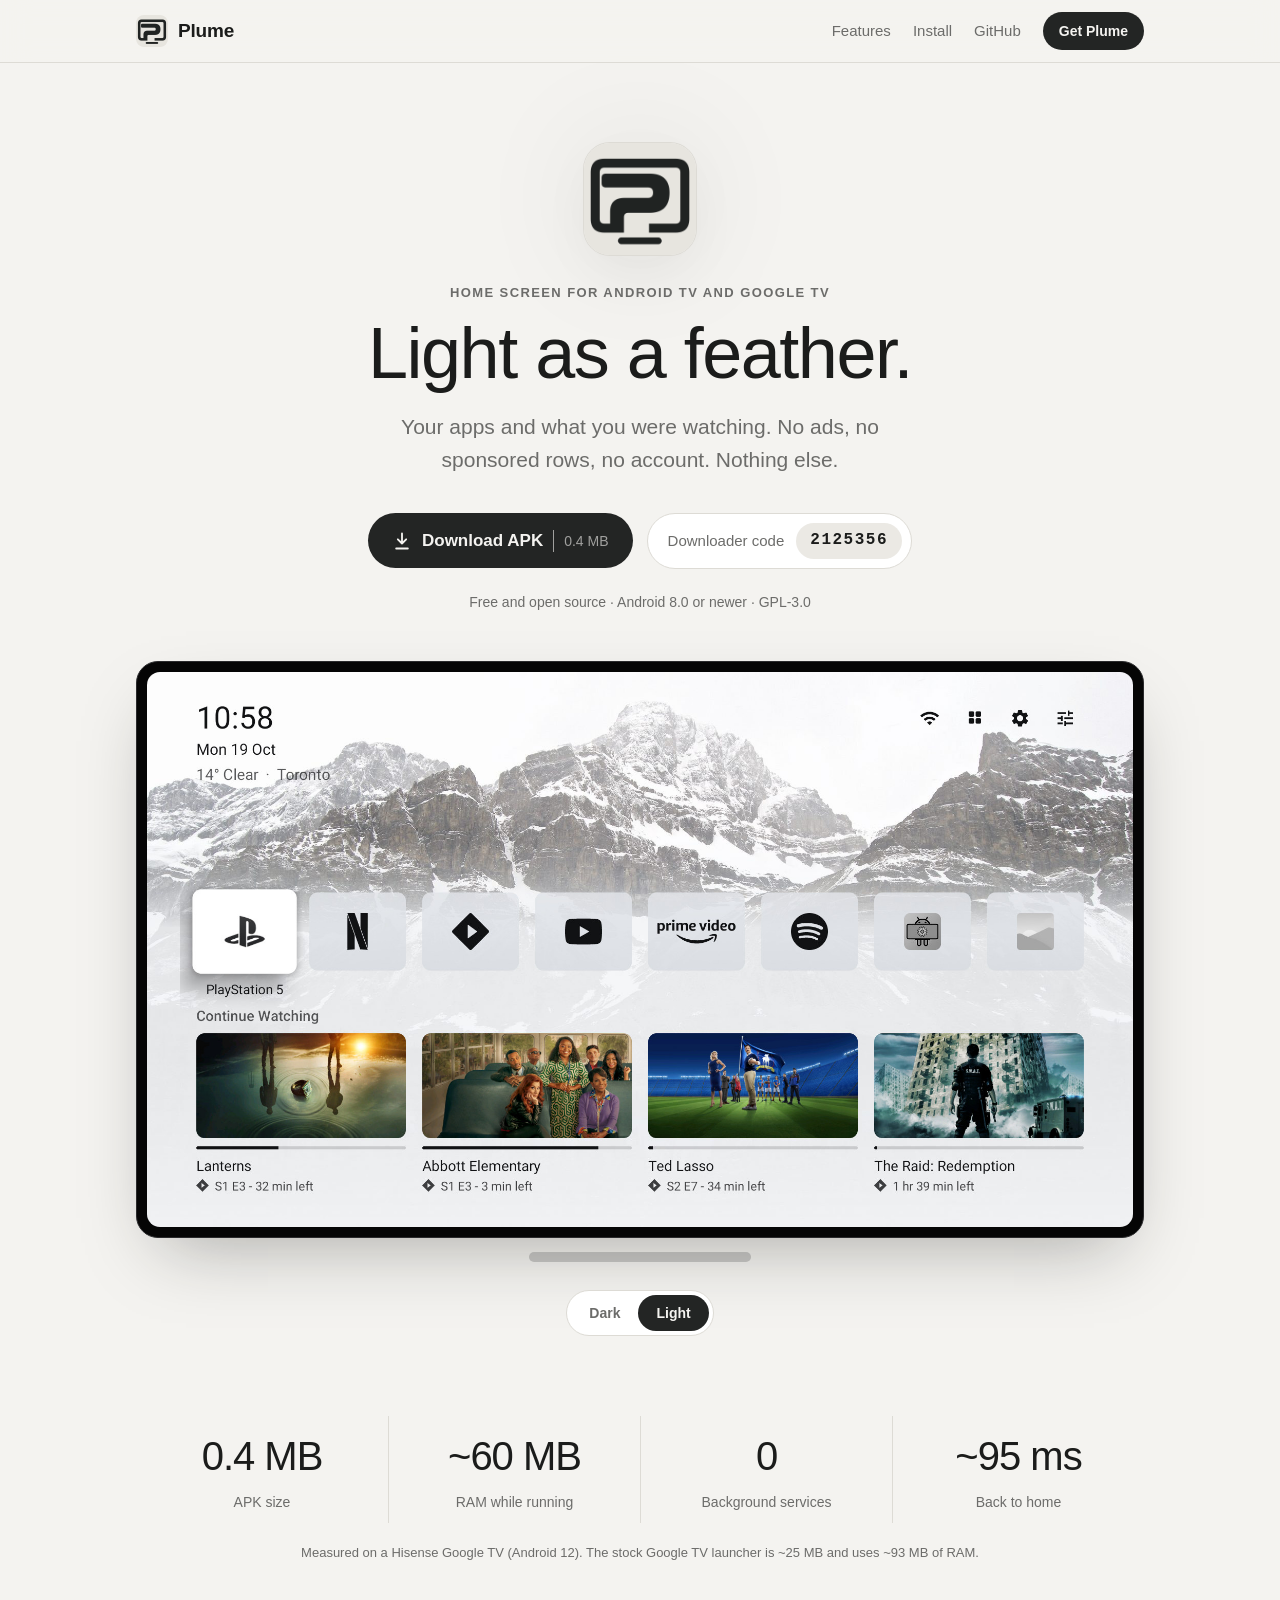
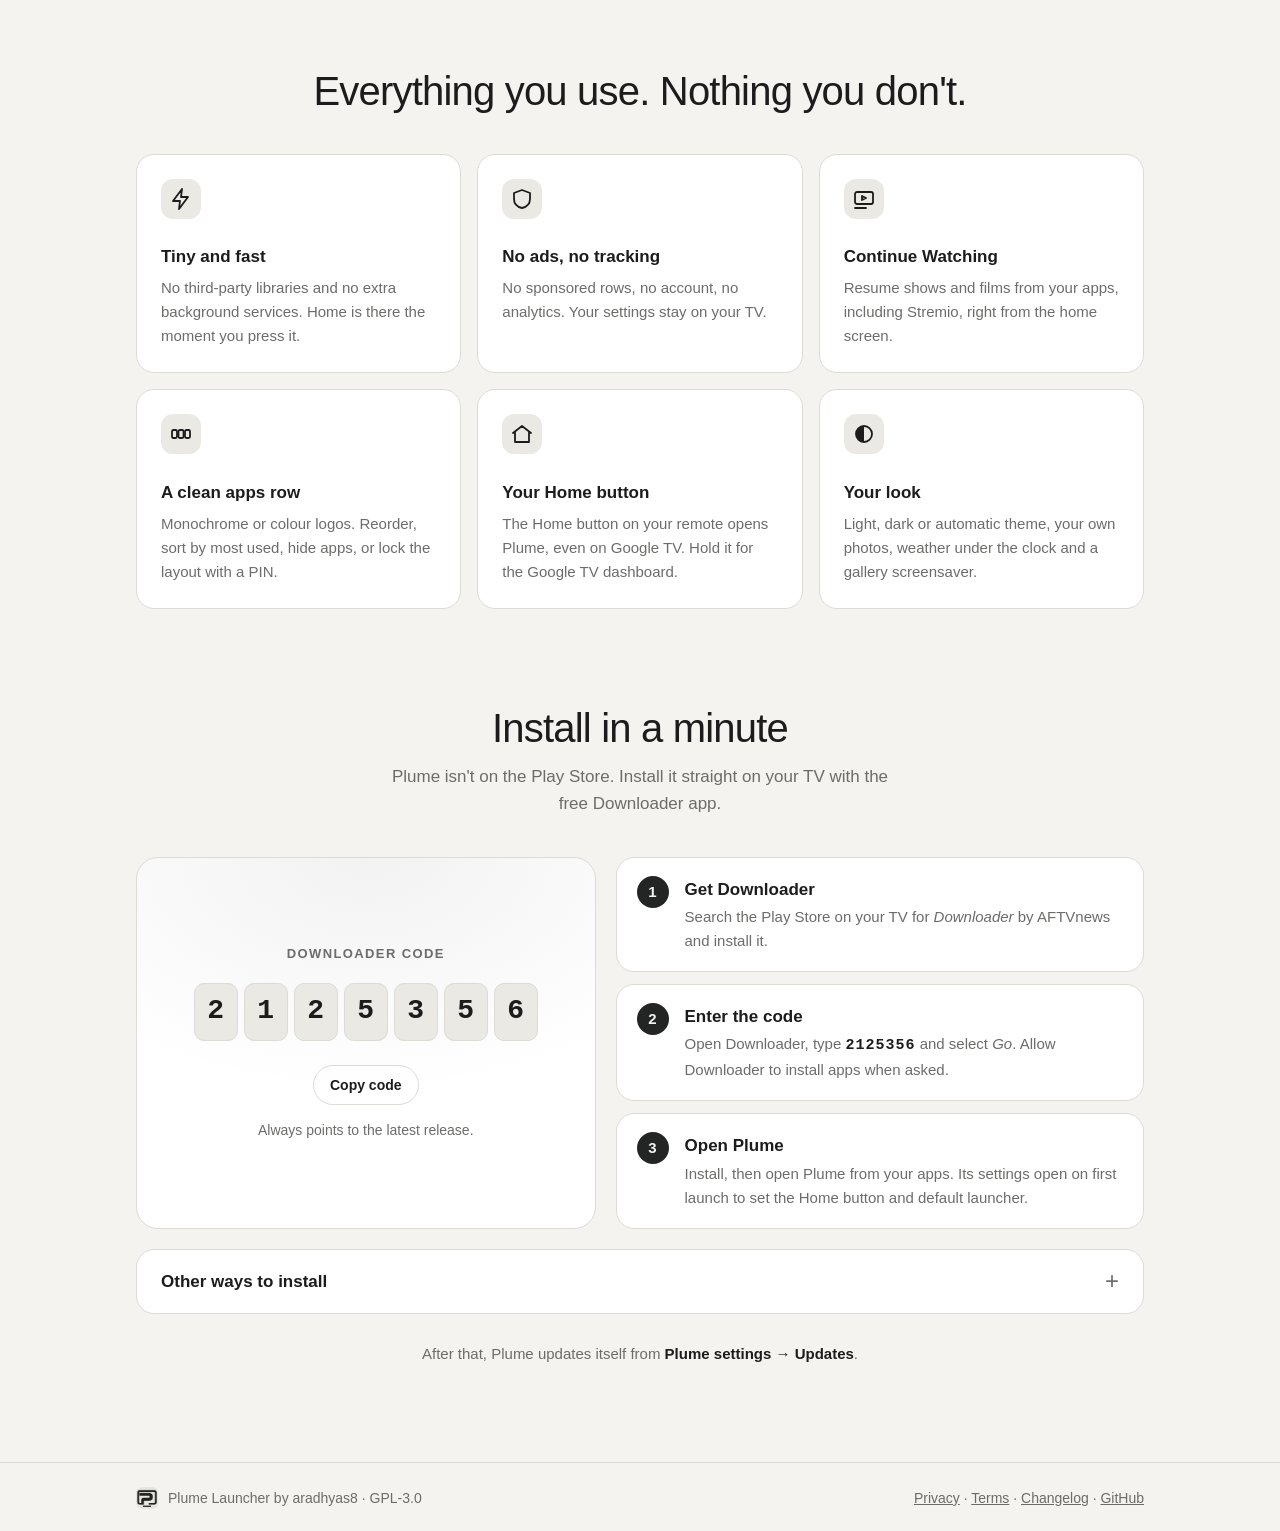
==== commit 636a277c: "Reorder Plume settings to follow the home screen Sections now run top to bottom like the home screen" ====
--- a/docs/index.html
+++ b/docs/index.html
@@ -114,7 +114,7 @@
       </div>
     </details>
 
-    <p class="after">After that, Plume updates itself from <b>Settings → Updates</b>.</p>
+    <p class="after">After that, Plume updates itself from <b>Plume settings → Updates</b>.</p>
   </section>
 </main>
 
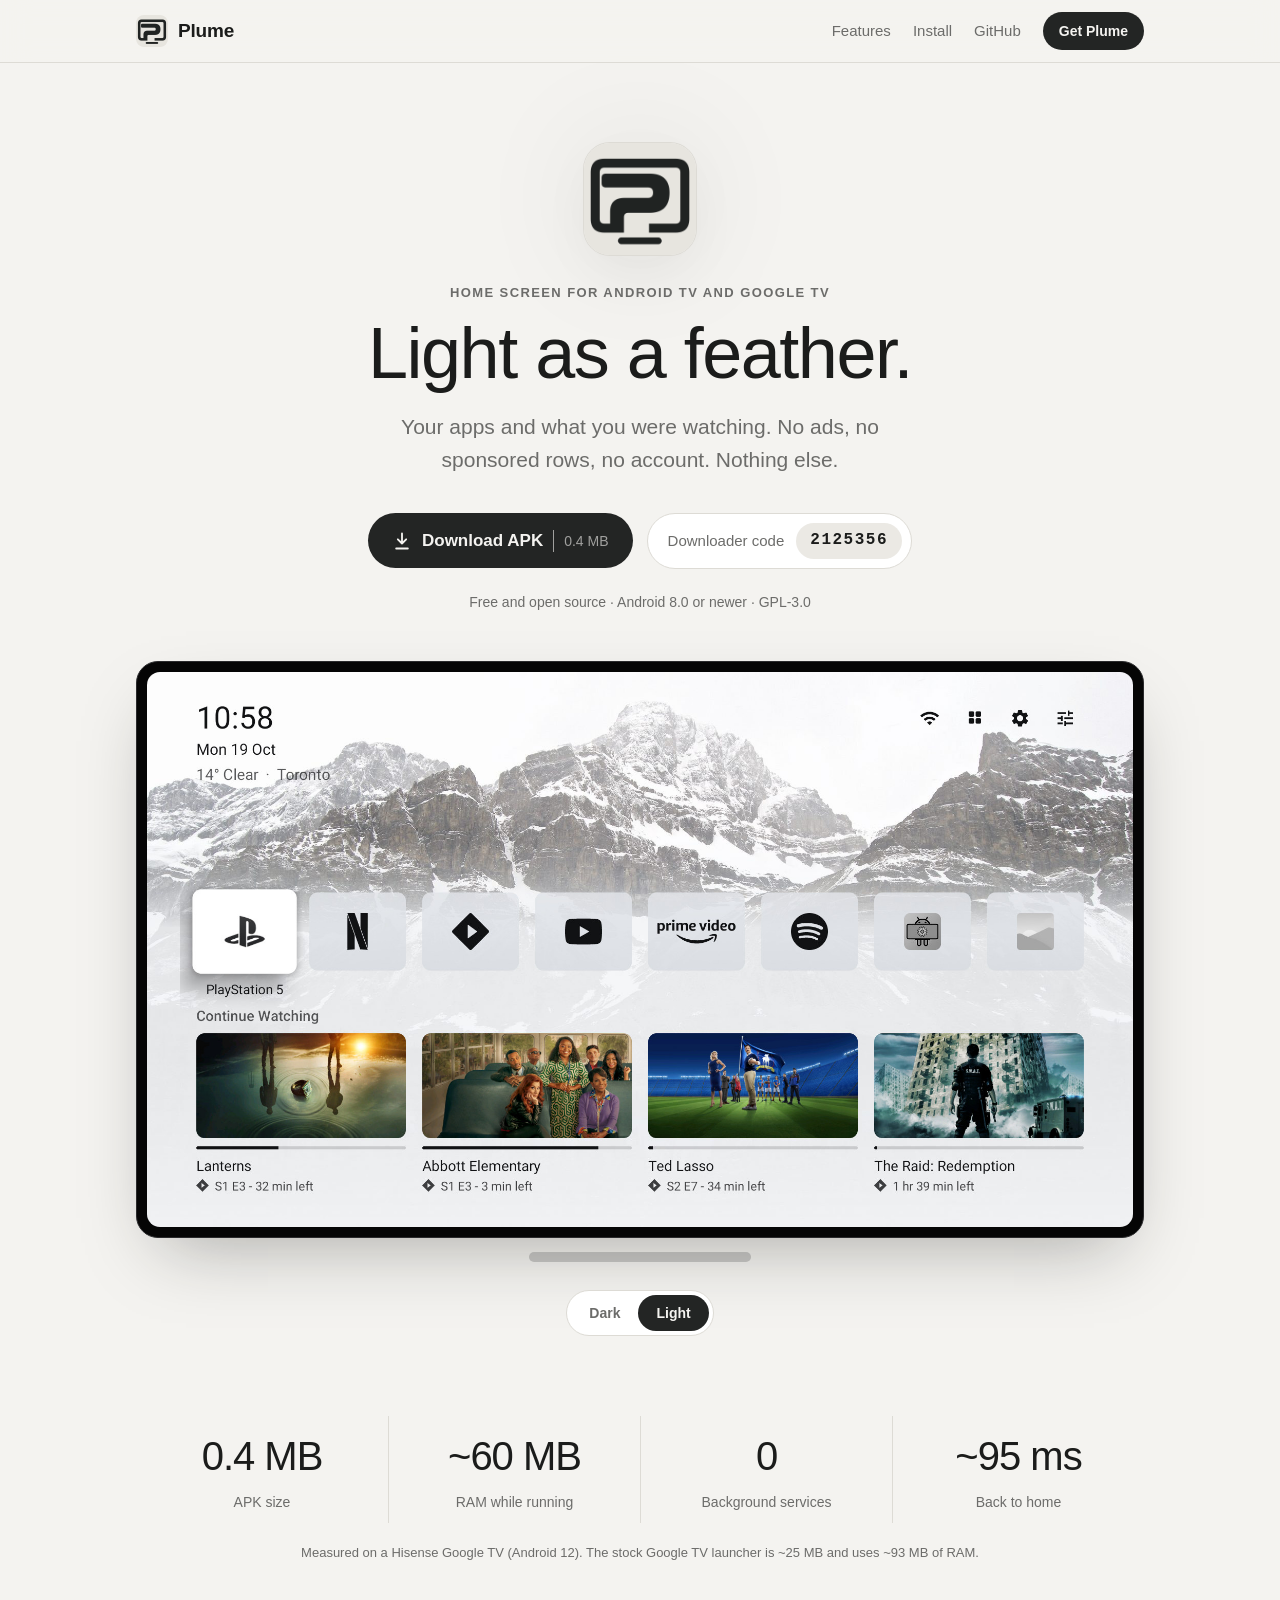
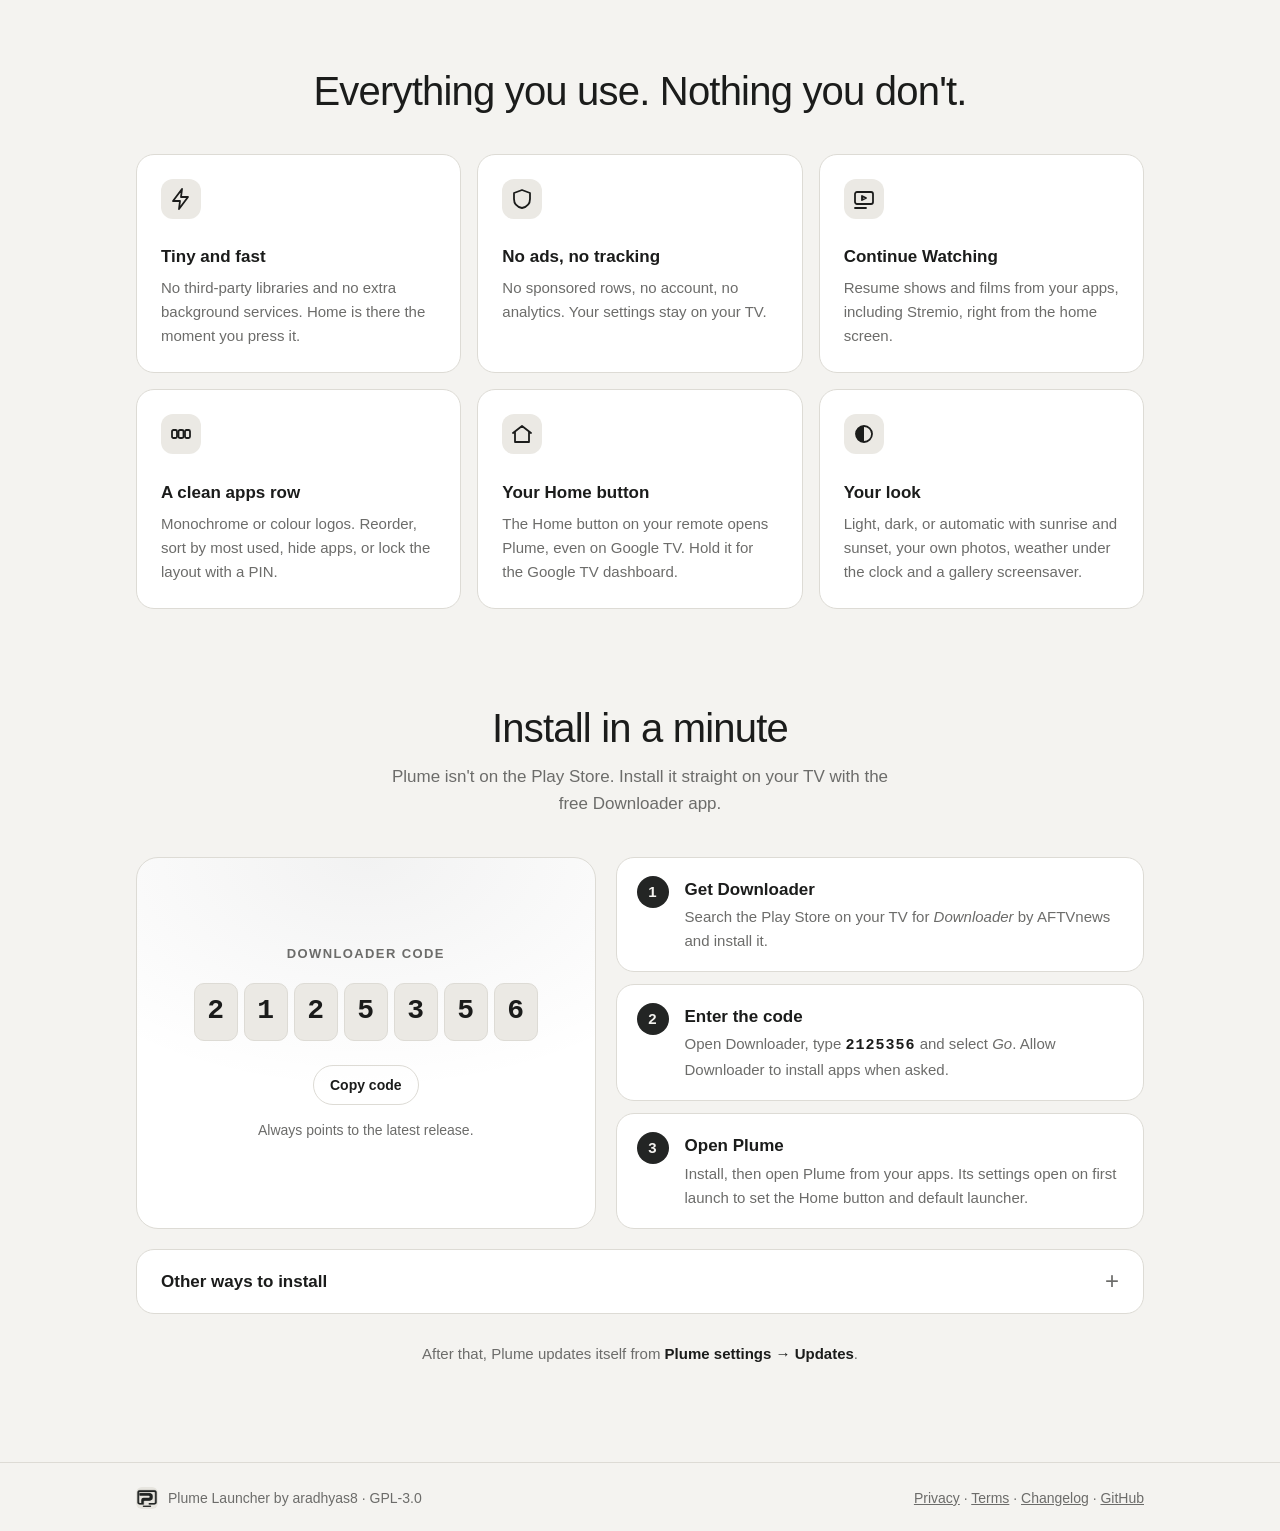
==== commit 503adab2: "Auto theme: follow sunrise and sunset Auto now turns dark at sunset and light at sunrise at the weat" ====
--- a/docs/index.html
+++ b/docs/index.html
@@ -80,7 +80,7 @@
       </div>
       <div class="tile">
         <svg aria-hidden="true" viewBox="0 0 24 24"><circle cx="12" cy="12" r="8"/><path d="M12 4a8 8 0 0 0 0 16z" class="fill"/></svg>
-        <h3>Your look</h3><p>Light, dark or automatic theme, your own photos, weather under the clock and a gallery screensaver.</p>
+        <h3>Your look</h3><p>Light, dark, or automatic with sunrise and sunset, your own photos, weather under the clock and a gallery screensaver.</p>
       </div>
     </div>
   </section>
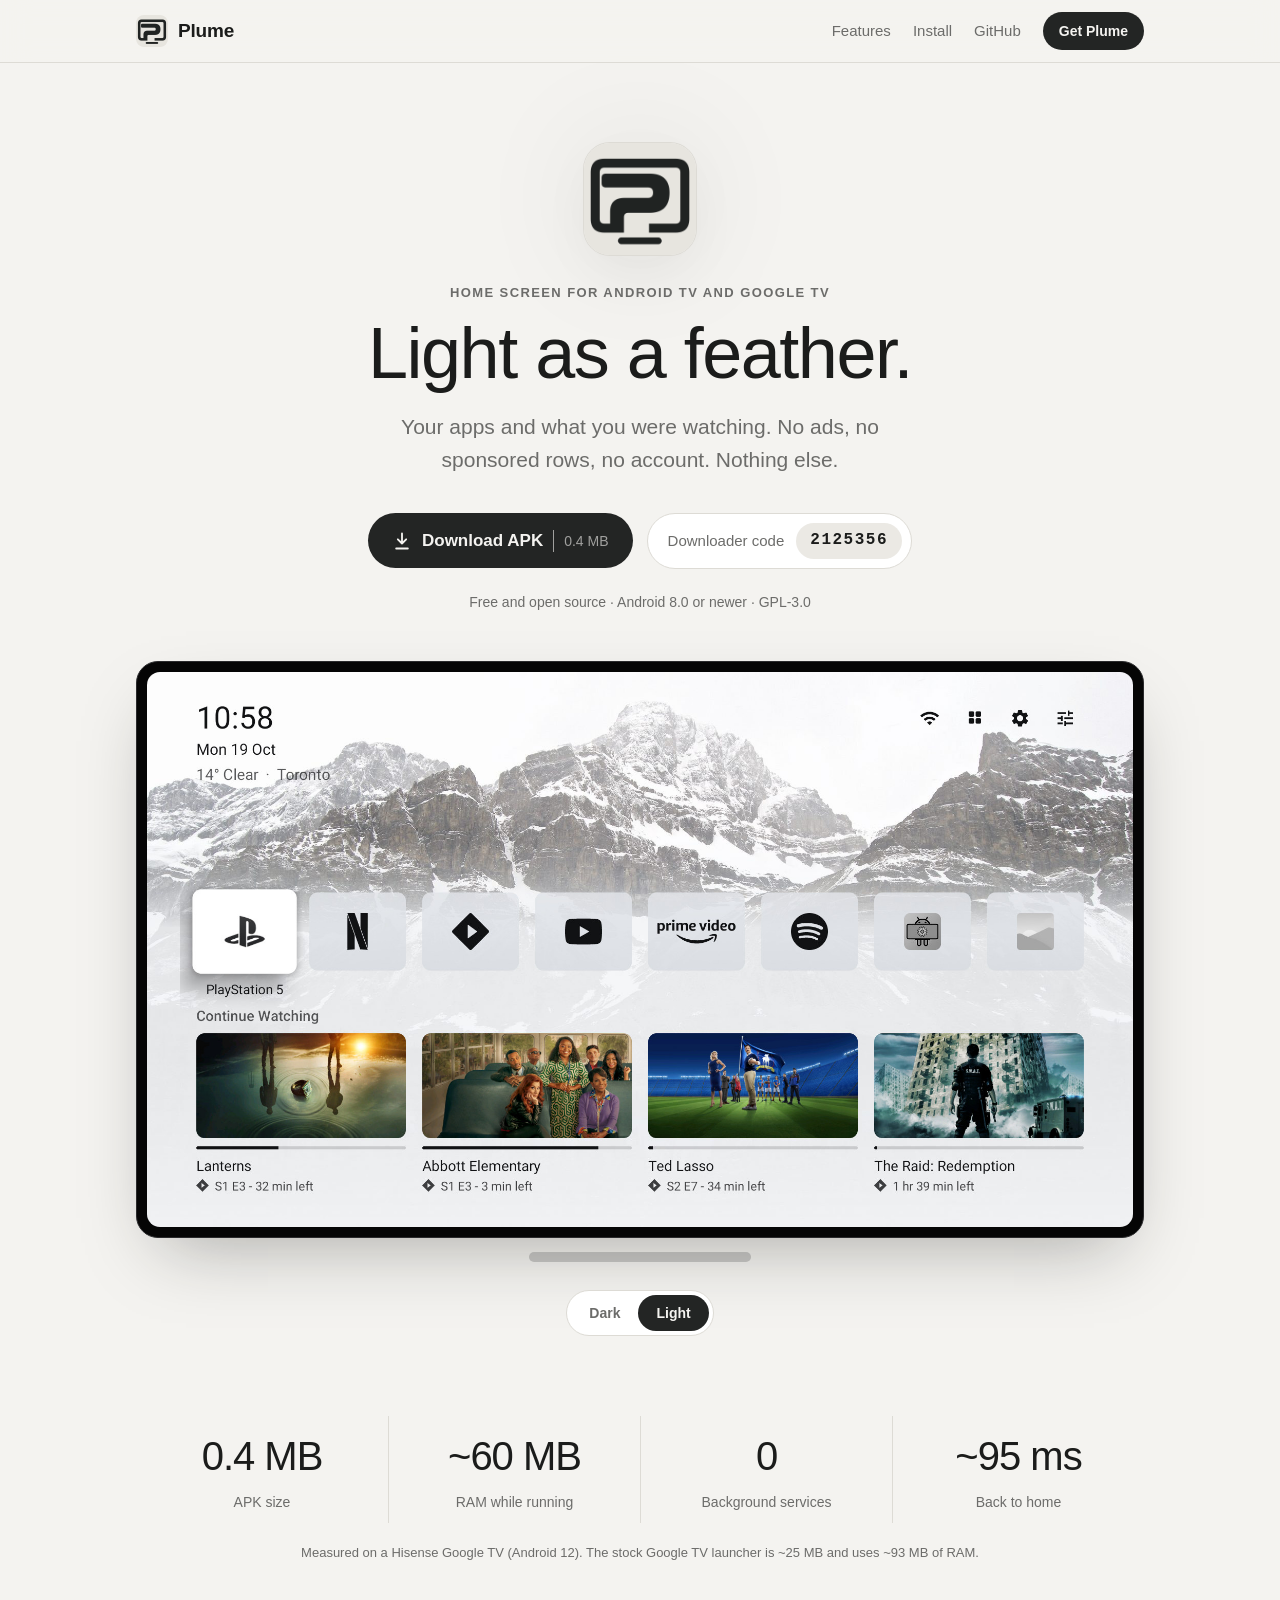
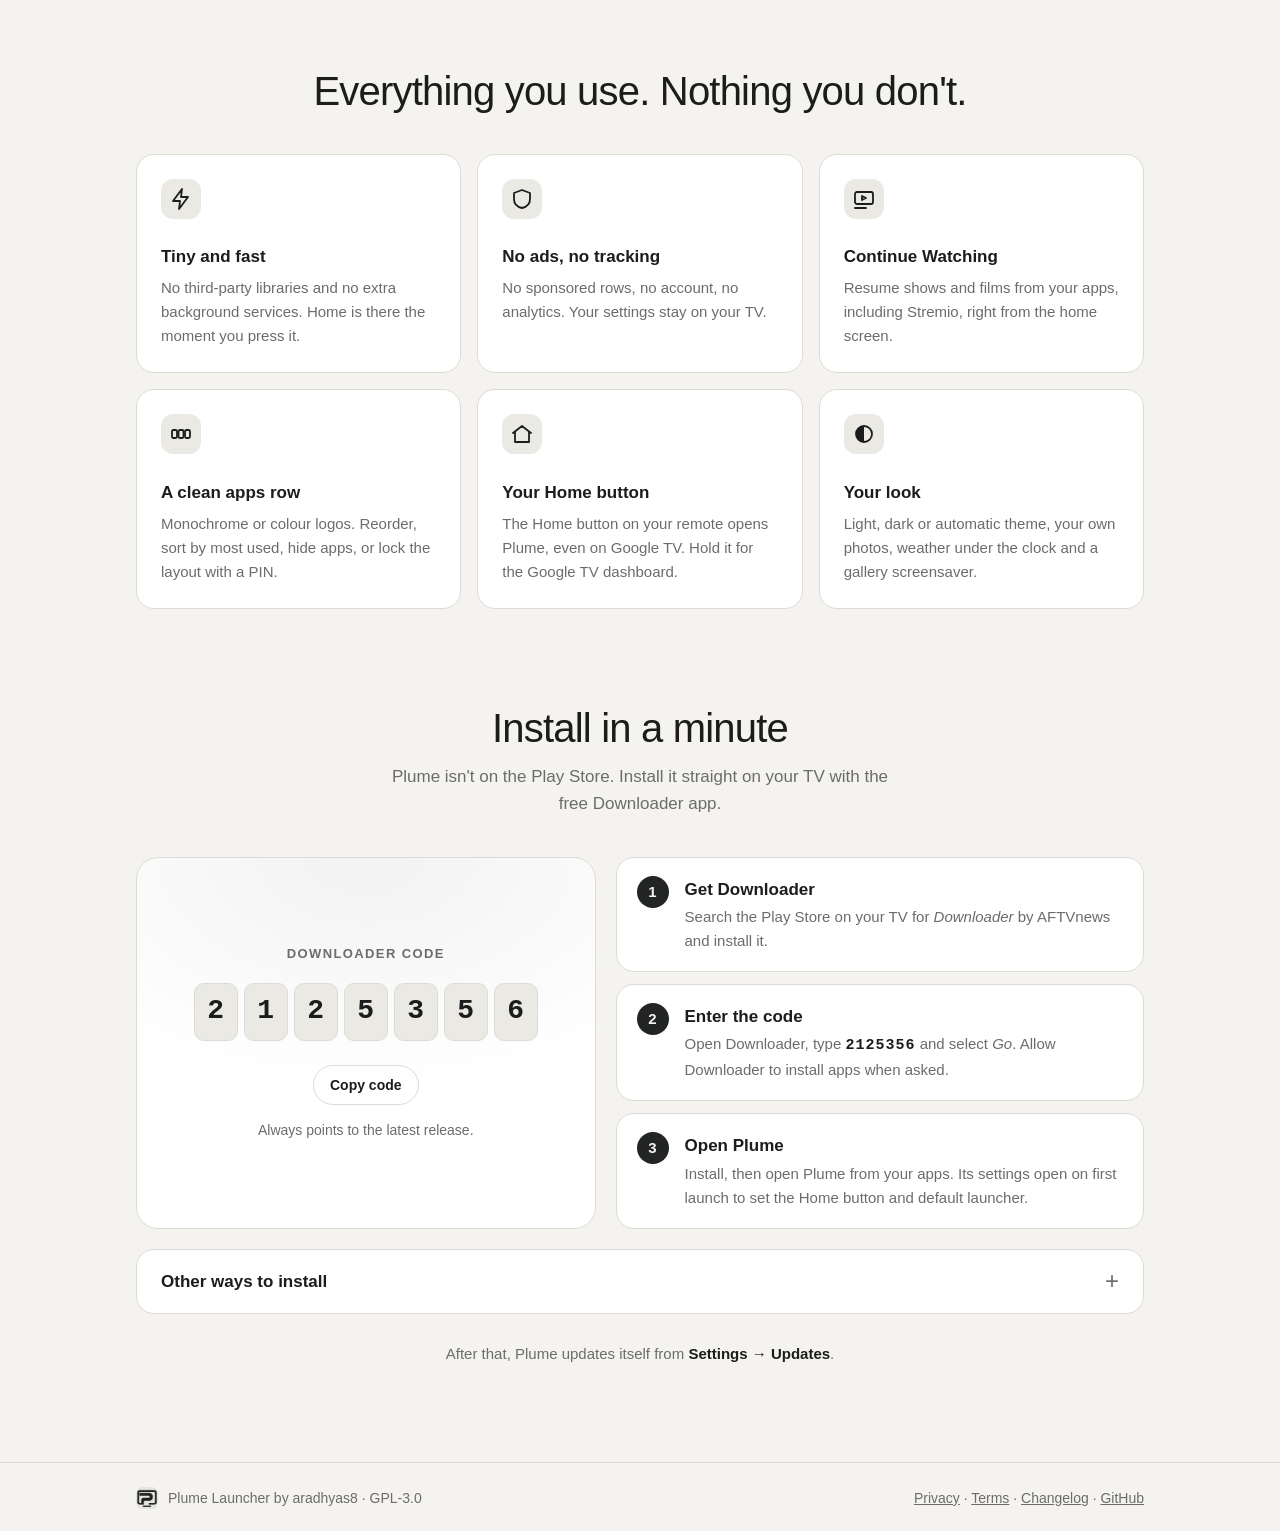
==== commit 50ecce01: "Merge upstream/main into feat/glass" ====
--- a/docs/index.html
+++ b/docs/index.html
@@ -80,7 +80,7 @@
       </div>
       <div class="tile">
         <svg aria-hidden="true" viewBox="0 0 24 24"><circle cx="12" cy="12" r="8"/><path d="M12 4a8 8 0 0 0 0 16z" class="fill"/></svg>
-        <h3>Your look</h3><p>Light, dark, or automatic with sunrise and sunset, your own photos, weather under the clock and a gallery screensaver.</p>
+        <h3>Your look</h3><p>Light, dark or automatic theme, your own photos, weather under the clock and a gallery screensaver.</p>
       </div>
     </div>
   </section>
@@ -114,7 +114,7 @@
       </div>
     </details>
 
-    <p class="after">After that, Plume updates itself from <b>Plume settings → Updates</b>.</p>
+    <p class="after">After that, Plume updates itself from <b>Settings → Updates</b>.</p>
   </section>
 </main>
 
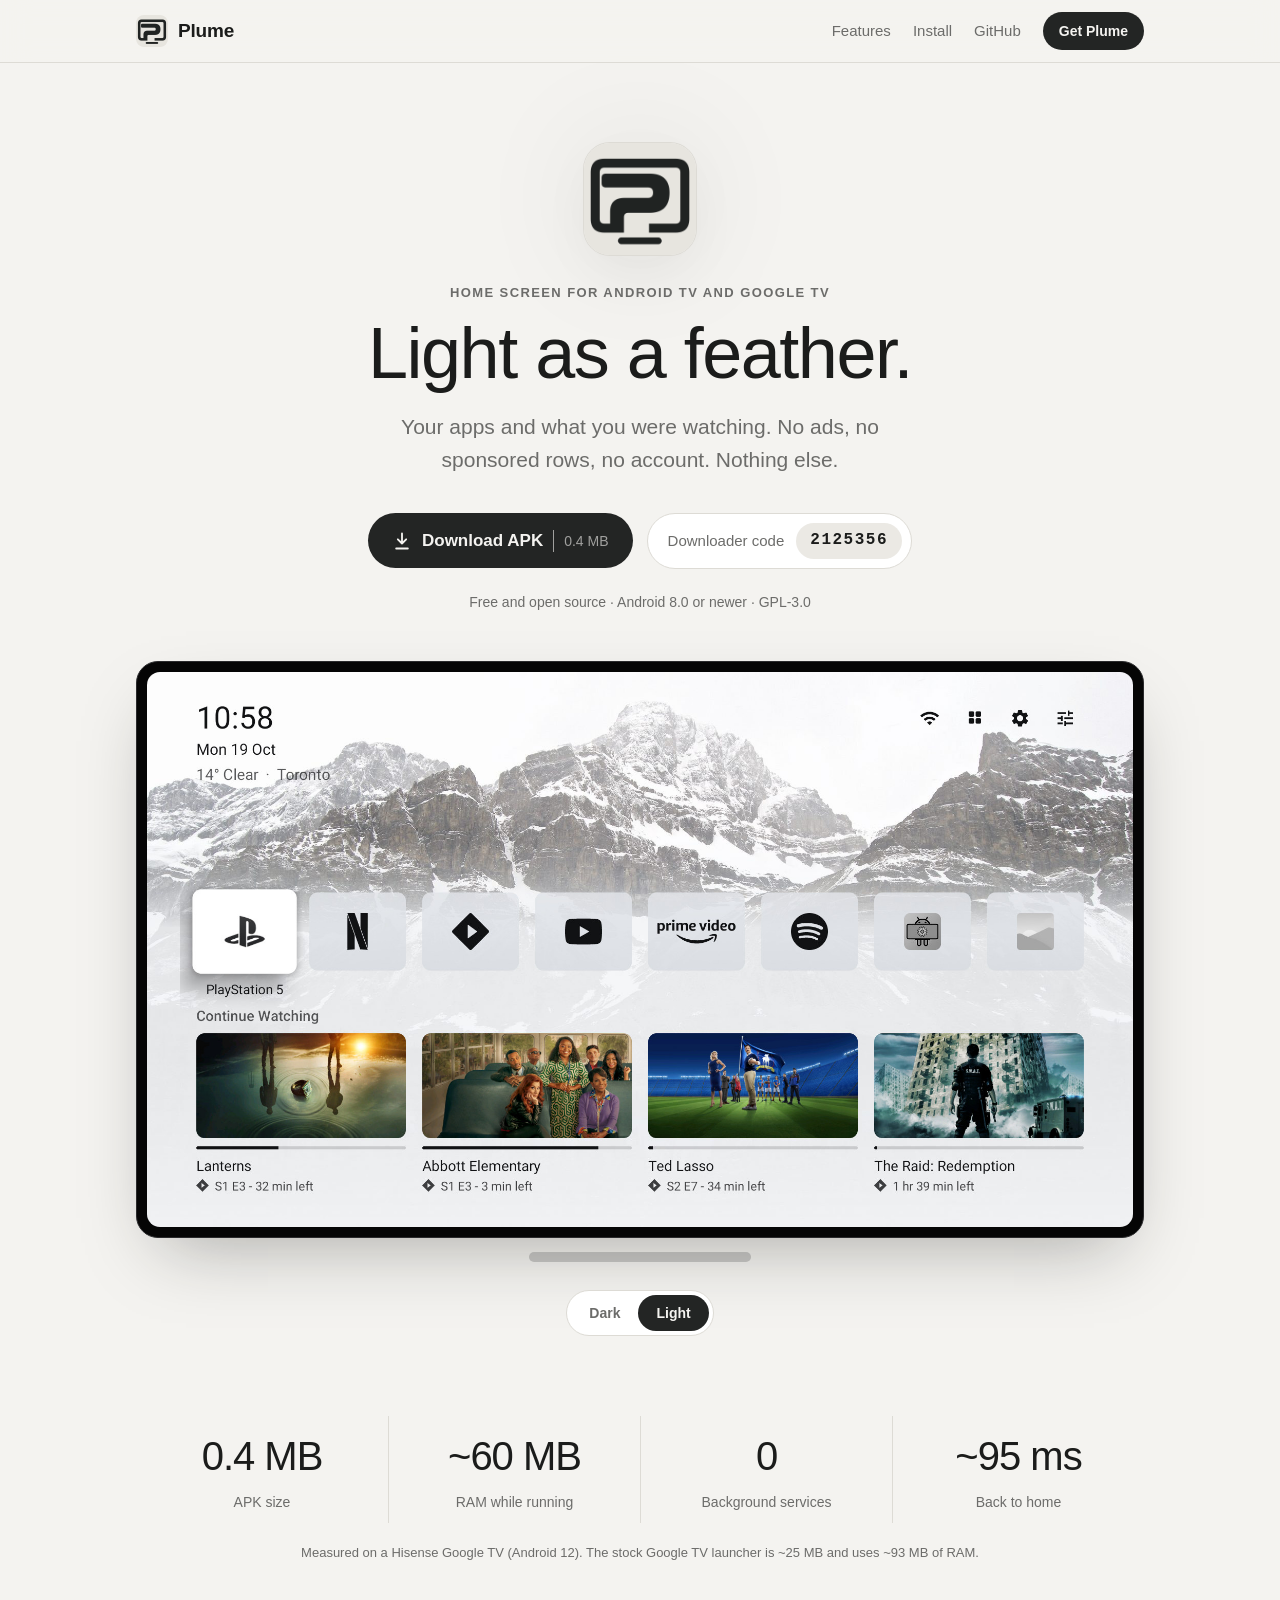
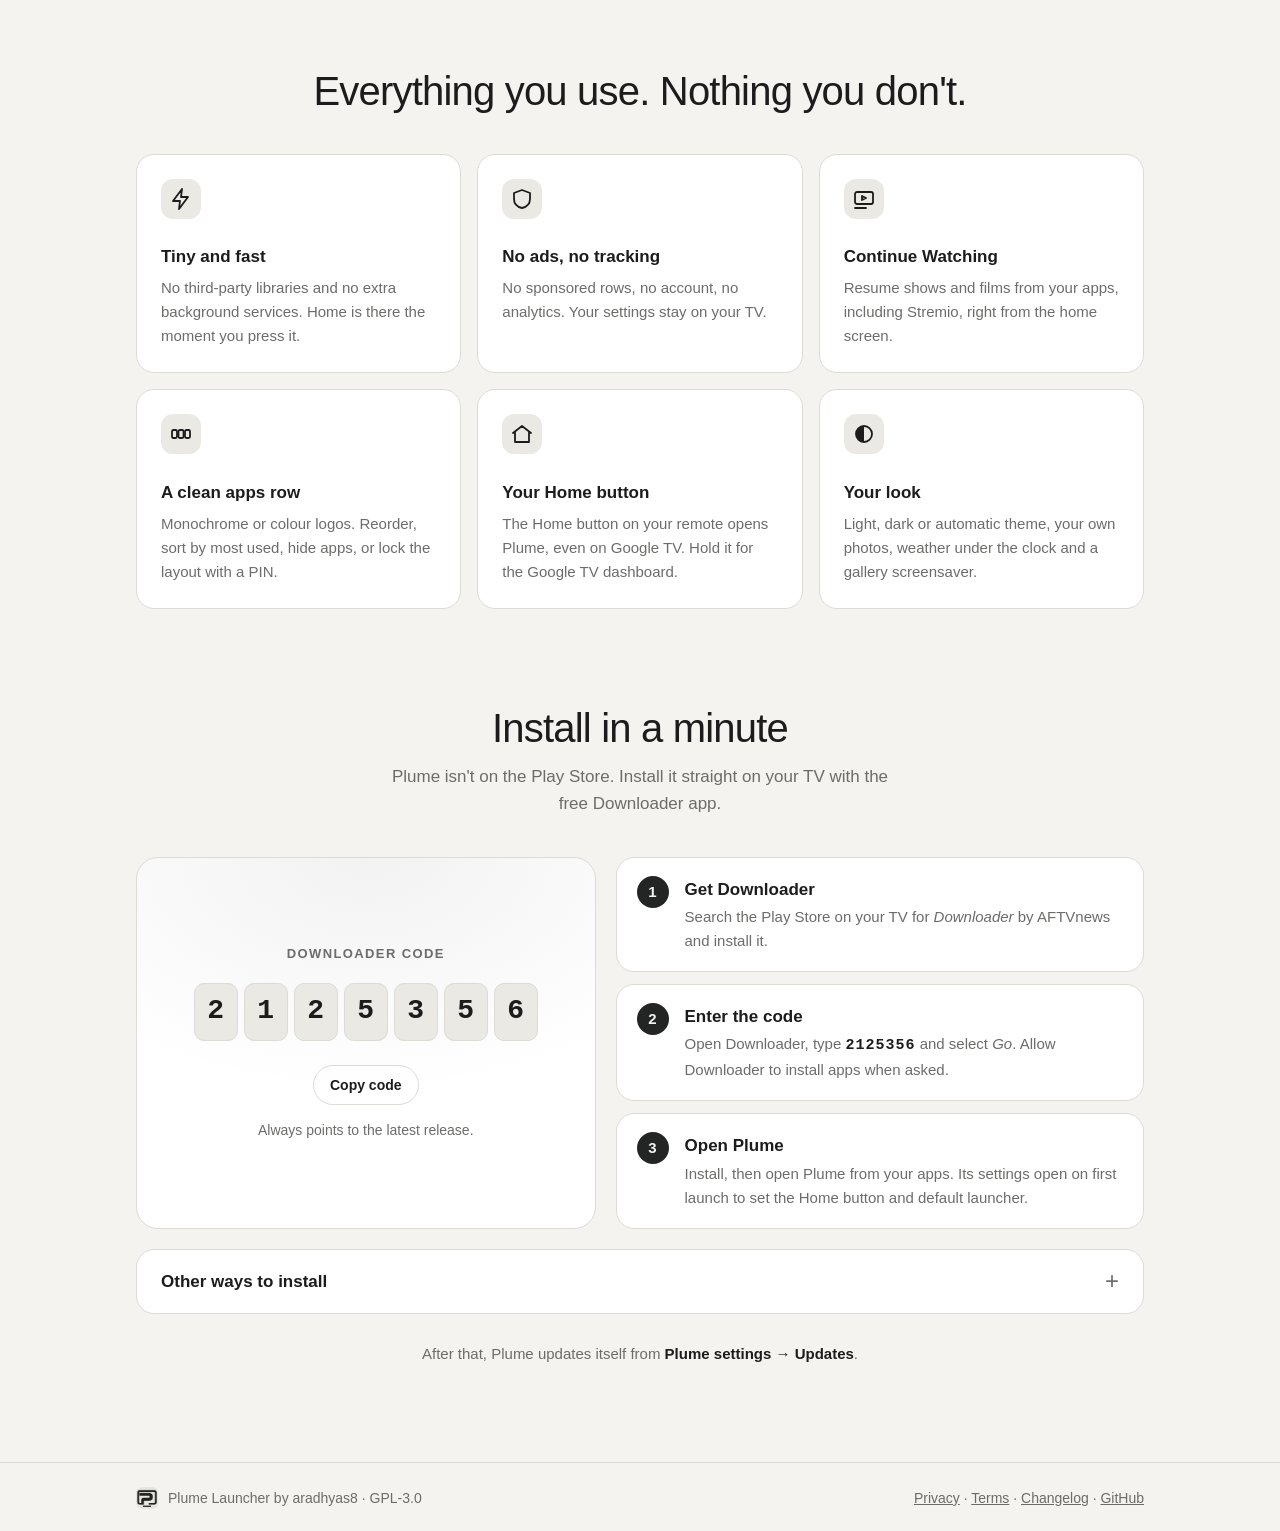
==== commit 57247506: "Merge pull request #103 from aradhyas8/claude/busy-davinci-w44cmd Reorder Plume settings to follow t" ====
--- a/docs/index.html
+++ b/docs/index.html
@@ -114,7 +114,7 @@
       </div>
     </details>
 
-    <p class="after">After that, Plume updates itself from <b>Settings → Updates</b>.</p>
+    <p class="after">After that, Plume updates itself from <b>Plume settings → Updates</b>.</p>
   </section>
 </main>
 
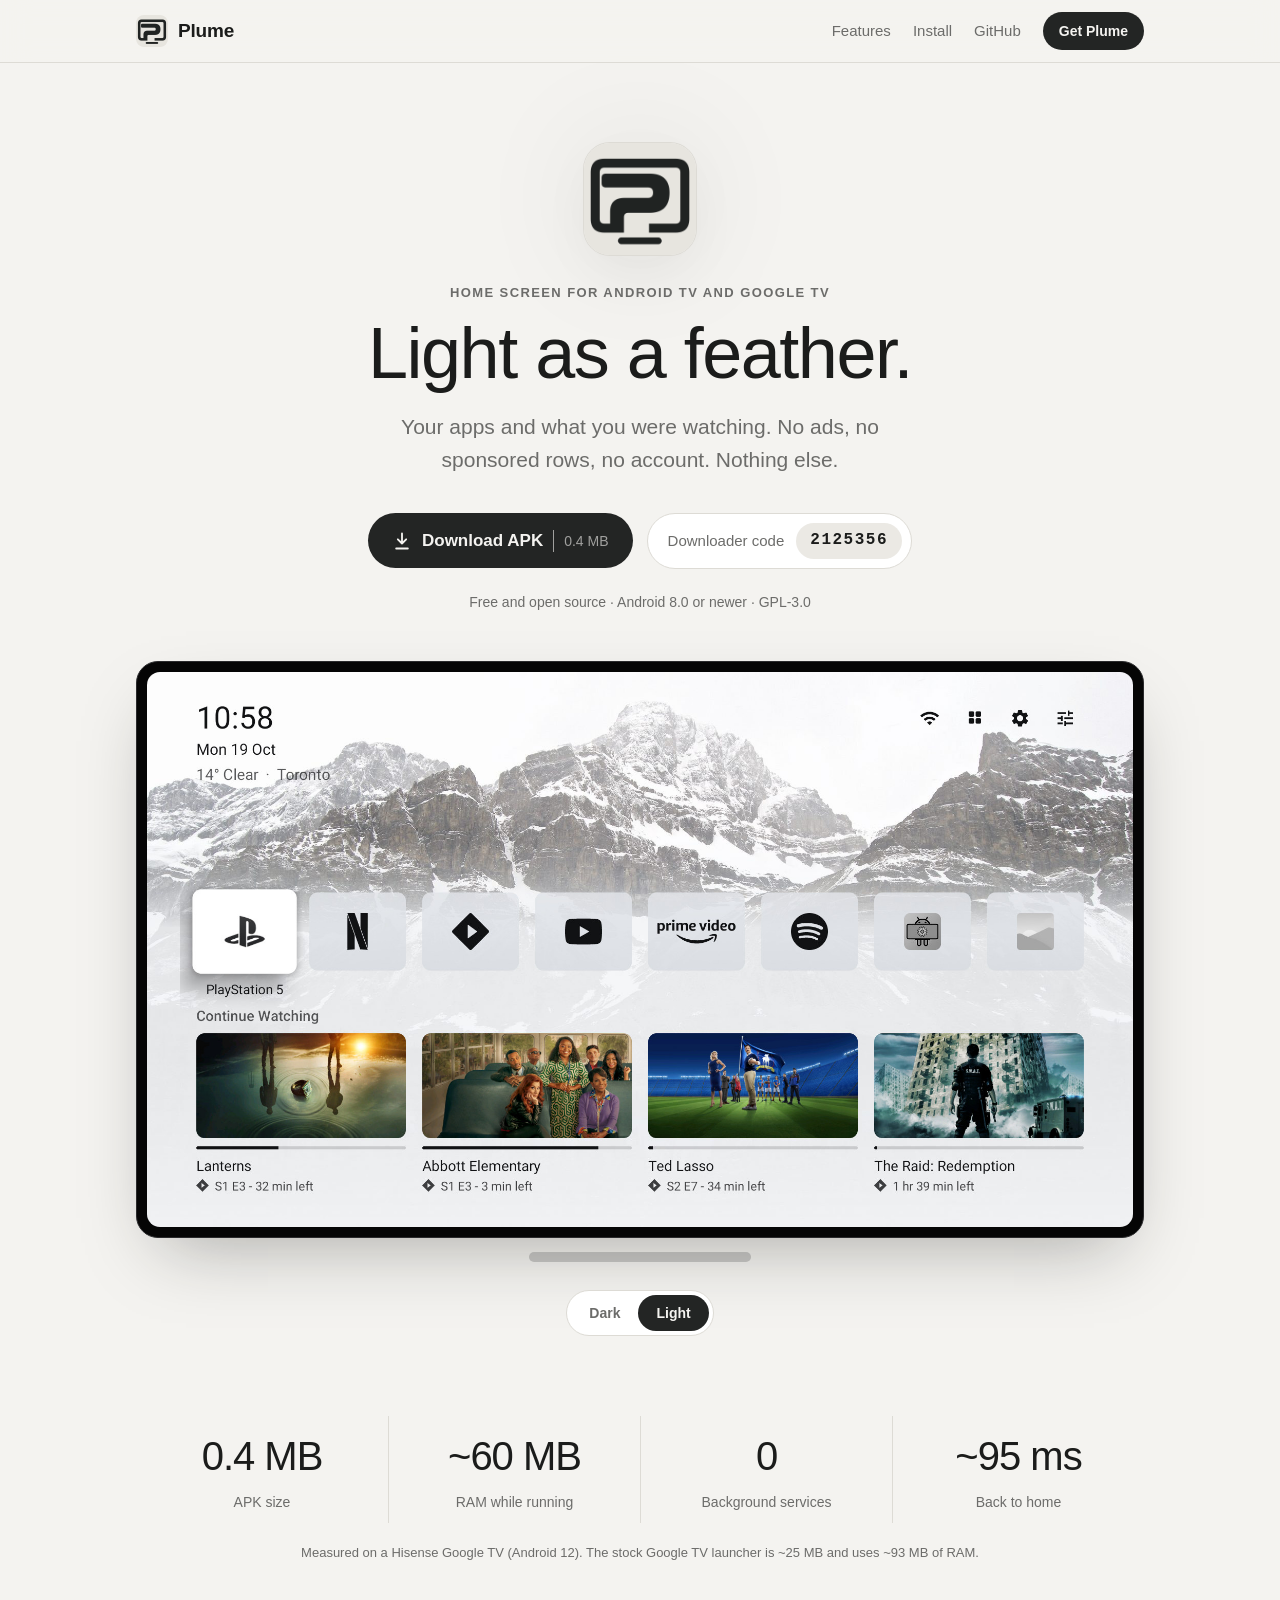
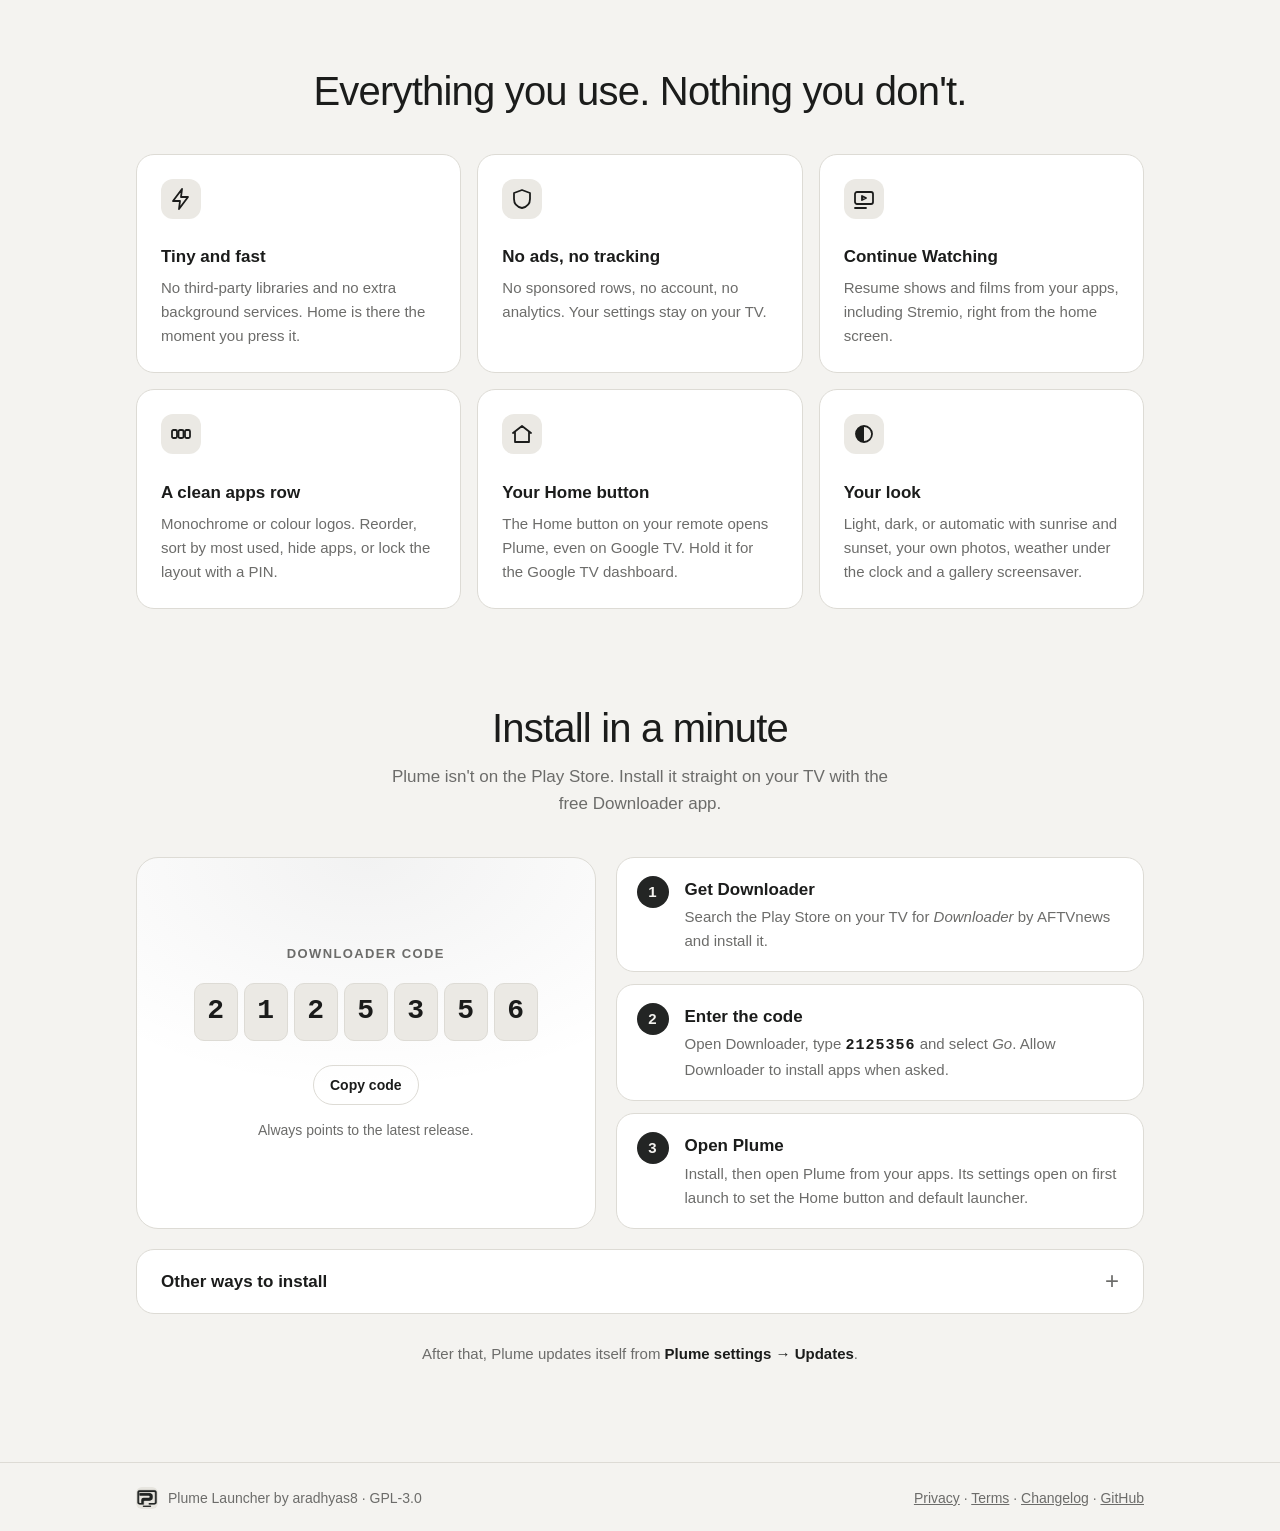
==== commit b6a100f9: "Merge pull request #115 from aradhyas8/feat/settings-rows Land the settings redesign (#106, #107, #1" ====
--- a/docs/index.html
+++ b/docs/index.html
@@ -80,7 +80,7 @@
       </div>
       <div class="tile">
         <svg aria-hidden="true" viewBox="0 0 24 24"><circle cx="12" cy="12" r="8"/><path d="M12 4a8 8 0 0 0 0 16z" class="fill"/></svg>
-        <h3>Your look</h3><p>Light, dark or automatic theme, your own photos, weather under the clock and a gallery screensaver.</p>
+        <h3>Your look</h3><p>Light, dark, or automatic with sunrise and sunset, your own photos, weather under the clock and a gallery screensaver.</p>
       </div>
     </div>
   </section>
